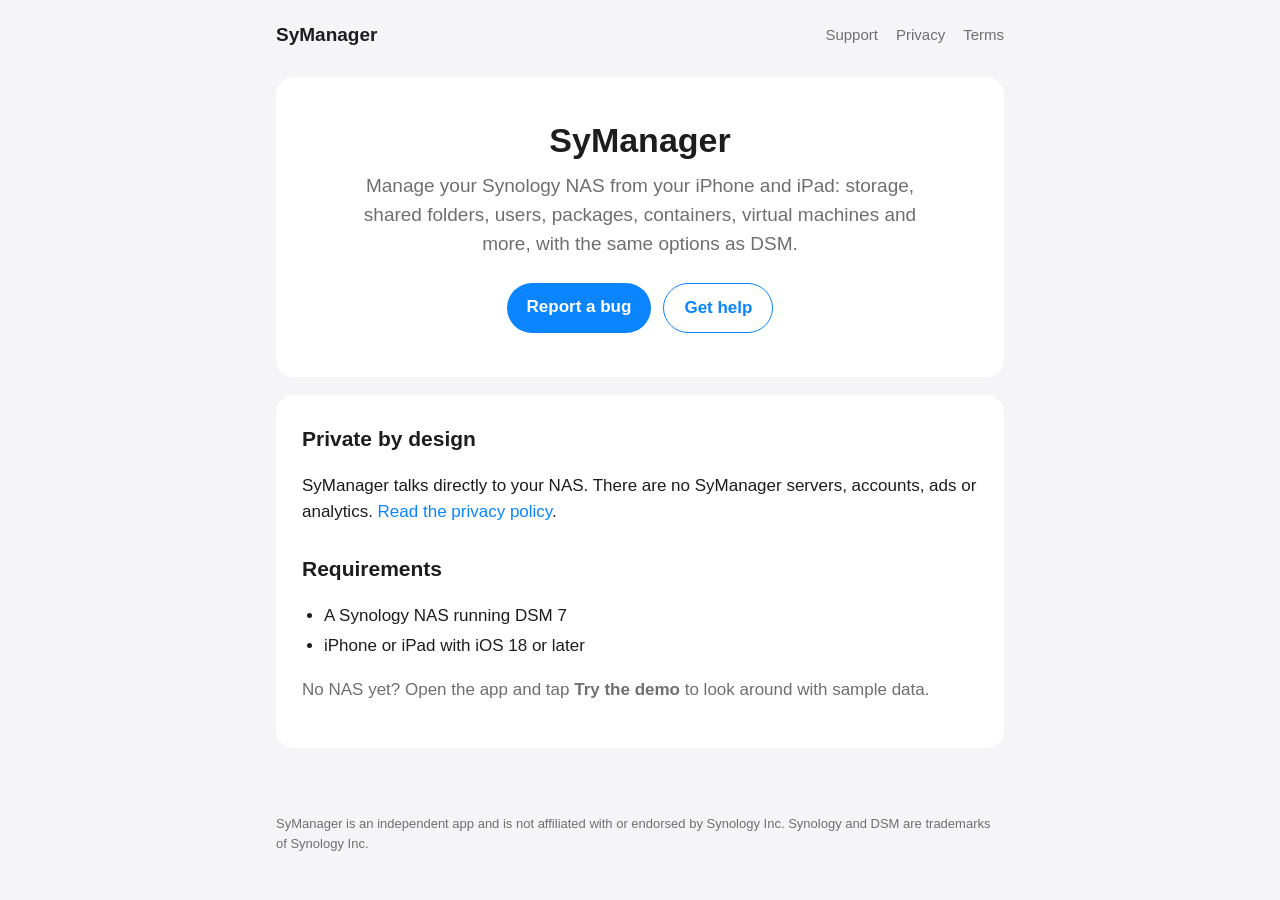
==== index.html @ aa0bac8e "Website: home, support, privacy policy and terms of use" ====
<!doctype html>
<html lang="en"><head><meta charset="utf-8"><meta name="viewport" content="width=device-width,initial-scale=1">
<title>SyManager</title><meta name="description" content="Manage your Synology NAS from your iPhone and iPad."><link rel="stylesheet" href="style.css"></head>
<body><header><a class="brand" href="./">SyManager</a><nav><a href="support.html">Support</a><a href="privacy.html">Privacy</a><a href="terms.html">Terms</a></nav></header>
<main>
<div class="card hero">
<h1>SyManager</h1>
<p class="muted">Manage your Synology NAS from your iPhone and iPad: storage, shared folders, users, packages, containers, virtual machines and more, with the same options as DSM.</p>
<div class="buttons"><a class="btn" href="https://github.com/symanager/community/issues/new?template=bug_report.yml">Report a bug</a><a class="btn secondary" href="support.html">Get help</a></div>
</div>
<div class="card">
<h2>Private by design</h2>
<p>SyManager talks directly to your NAS. There are no SyManager servers, accounts, ads or analytics. <a href="privacy.html">Read the privacy policy</a>.</p>
<h2>Requirements</h2>
<ul><li>A Synology NAS running DSM 7</li><li>iPhone or iPad with iOS 18 or later</li></ul>
<p class="muted">No NAS yet? Open the app and tap <b>Try the demo</b> to look around with sample data.</p>
</div>
</main>
<footer>SyManager is an independent app and is not affiliated with or endorsed by Synology Inc. Synology and DSM are trademarks of Synology Inc.</footer>
</body></html>
---- style.css ----
:root{--bg:#f5f5f7;--card:#fff;--text:#1d1d1f;--muted:#6e6e73;--accent:#0a84ff;--line:#e5e5ea}
@media (prefers-color-scheme:dark){:root{--bg:#000;--card:#1c1c1e;--text:#f5f5f7;--muted:#98989d;--accent:#409cff;--line:#2c2c2e}}
*{box-sizing:border-box}
body{margin:0;background:var(--bg);color:var(--text);font:17px/1.55 -apple-system,BlinkMacSystemFont,"SF Pro Text","Segoe UI",Roboto,Helvetica,Arial,sans-serif;-webkit-font-smoothing:antialiased}
a{color:var(--accent);text-decoration:none}a:hover{text-decoration:underline}
header{max-width:760px;margin:0 auto;padding:20px 16px;display:flex;align-items:center;justify-content:space-between;gap:12px;flex-wrap:wrap}
.brand{font-weight:700;font-size:19px;color:var(--text)}
nav a{margin-left:18px;font-size:15px;color:var(--muted)}nav a:first-child{margin-left:0}
main{max-width:760px;margin:0 auto;padding:8px 16px 48px}
.card{background:var(--card);border-radius:18px;padding:28px 26px;margin-bottom:18px}
h1{font-size:34px;line-height:1.15;margin:0 0 8px}h2{font-size:21px;margin:28px 0 8px}
.card>h2:first-child{margin-top:0}
.muted{color:var(--muted)}ul{padding-left:22px}li{margin:4px 0}
.hero{text-align:center;padding:44px 26px}.hero p{font-size:19px;max-width:560px;margin:10px auto 0}
.buttons{margin-top:24px;display:flex;gap:12px;justify-content:center;flex-wrap:wrap}
.btn{display:inline-block;padding:11px 20px;border-radius:980px;background:var(--accent);color:#fff;font-weight:600}
.btn.secondary{background:transparent;color:var(--accent);border:1px solid var(--accent)}
.btn:hover{text-decoration:none;opacity:.9}
footer{max-width:760px;margin:0 auto;padding:0 16px 40px;font-size:13px;color:var(--muted)}
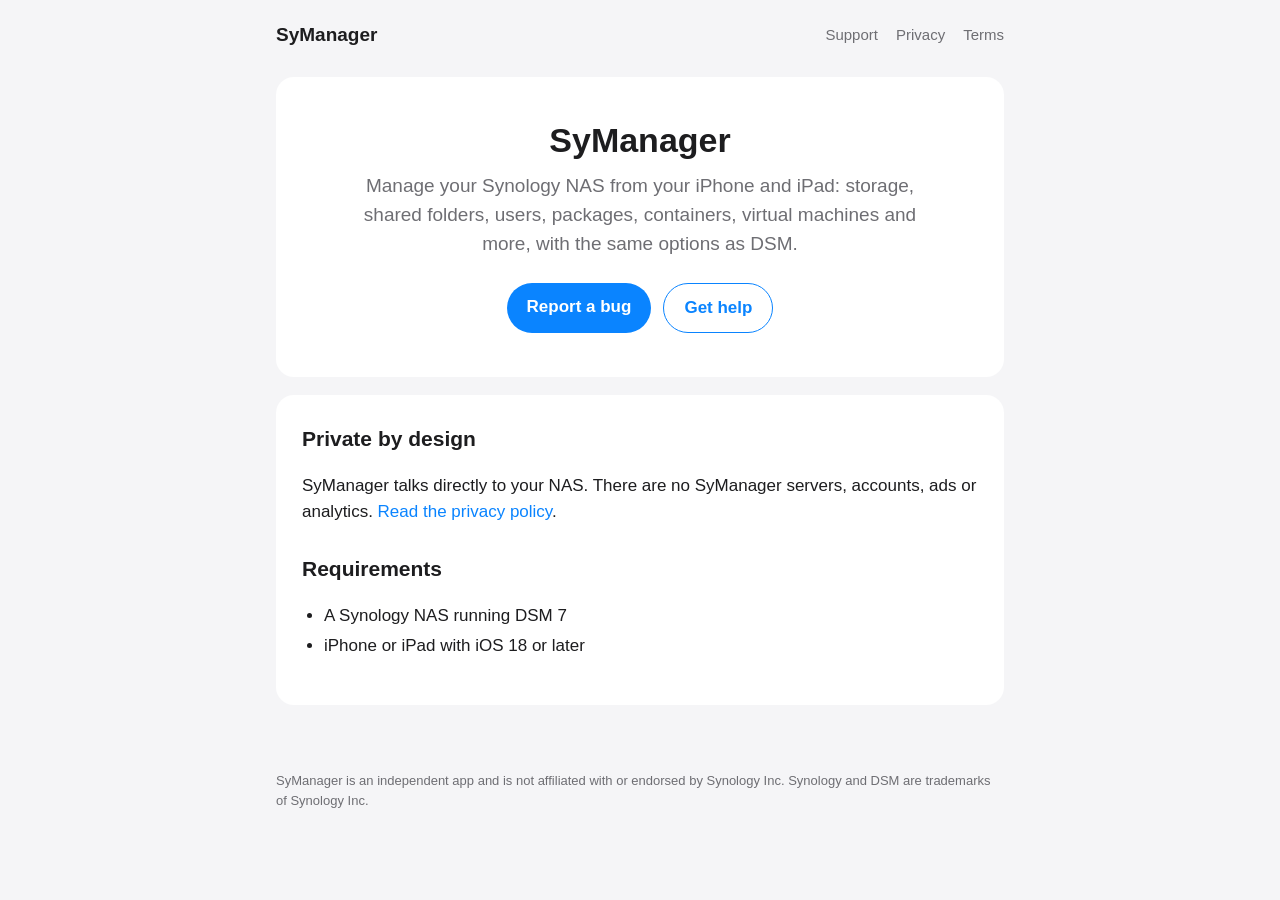
==== commit 3d63ebd0: "Privacy policy in standard format; drop demo line from home page" ====
--- a/index.html
+++ b/index.html
@@ -13,7 +13,6 @@
 <p>SyManager talks directly to your NAS. There are no SyManager servers, accounts, ads or analytics. <a href="privacy.html">Read the privacy policy</a>.</p>
 <h2>Requirements</h2>
 <ul><li>A Synology NAS running DSM 7</li><li>iPhone or iPad with iOS 18 or later</li></ul>
-<p class="muted">No NAS yet? Open the app and tap <b>Try the demo</b> to look around with sample data.</p>
 </div>
 </main>
 <footer>SyManager is an independent app and is not affiliated with or endorsed by Synology Inc. Synology and DSM are trademarks of Synology Inc.</footer>
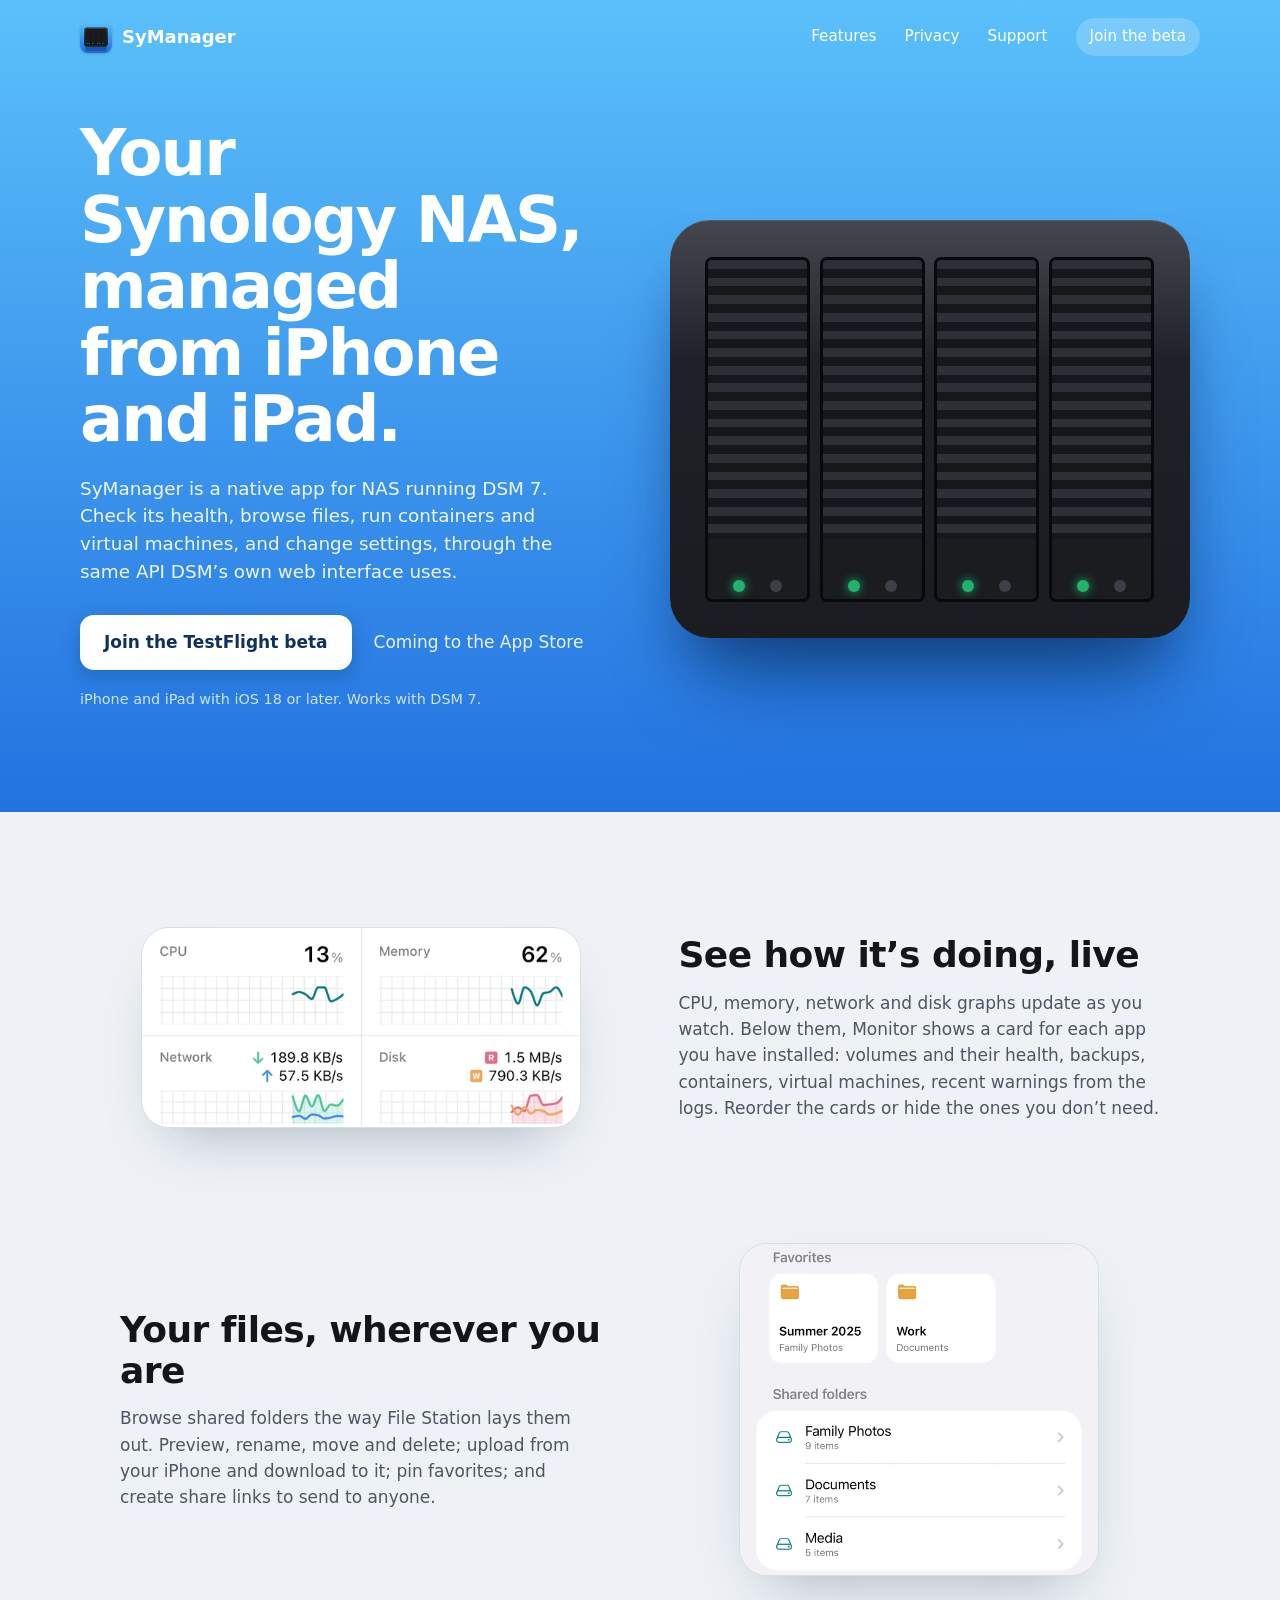
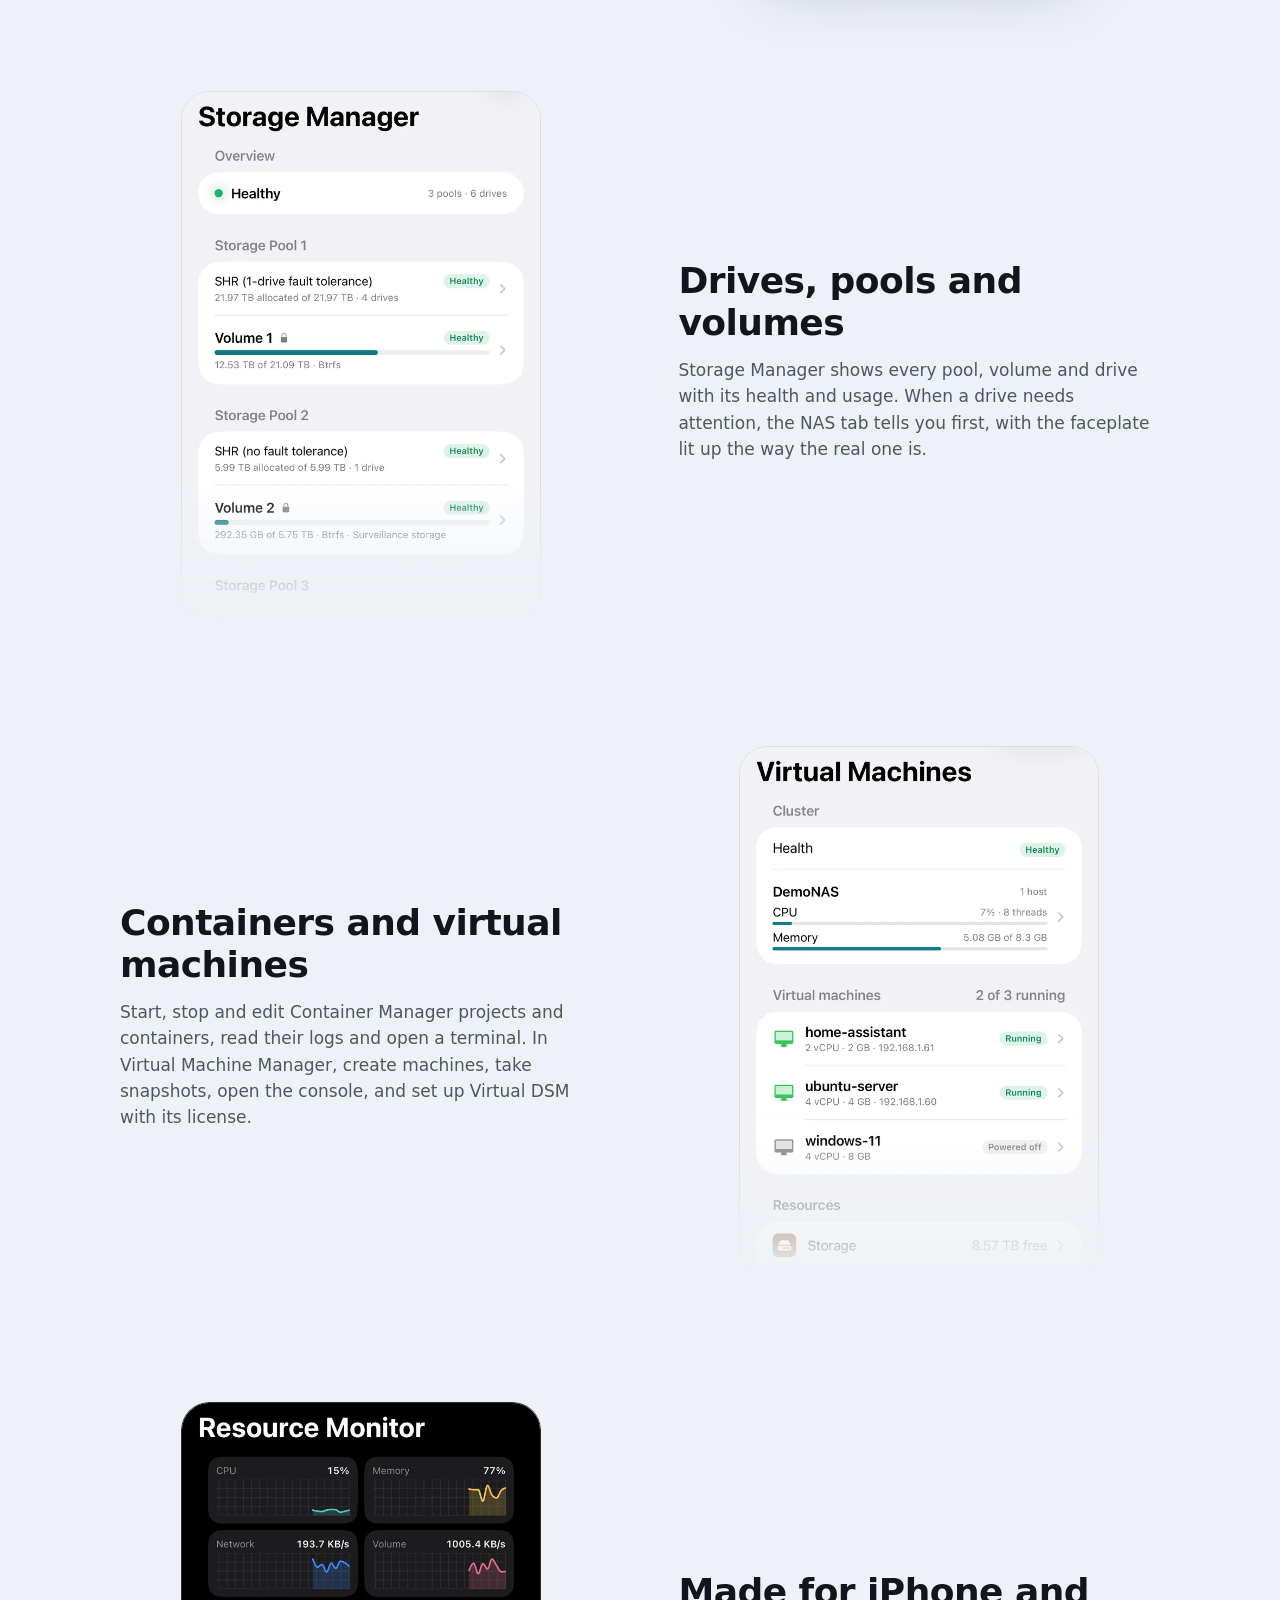
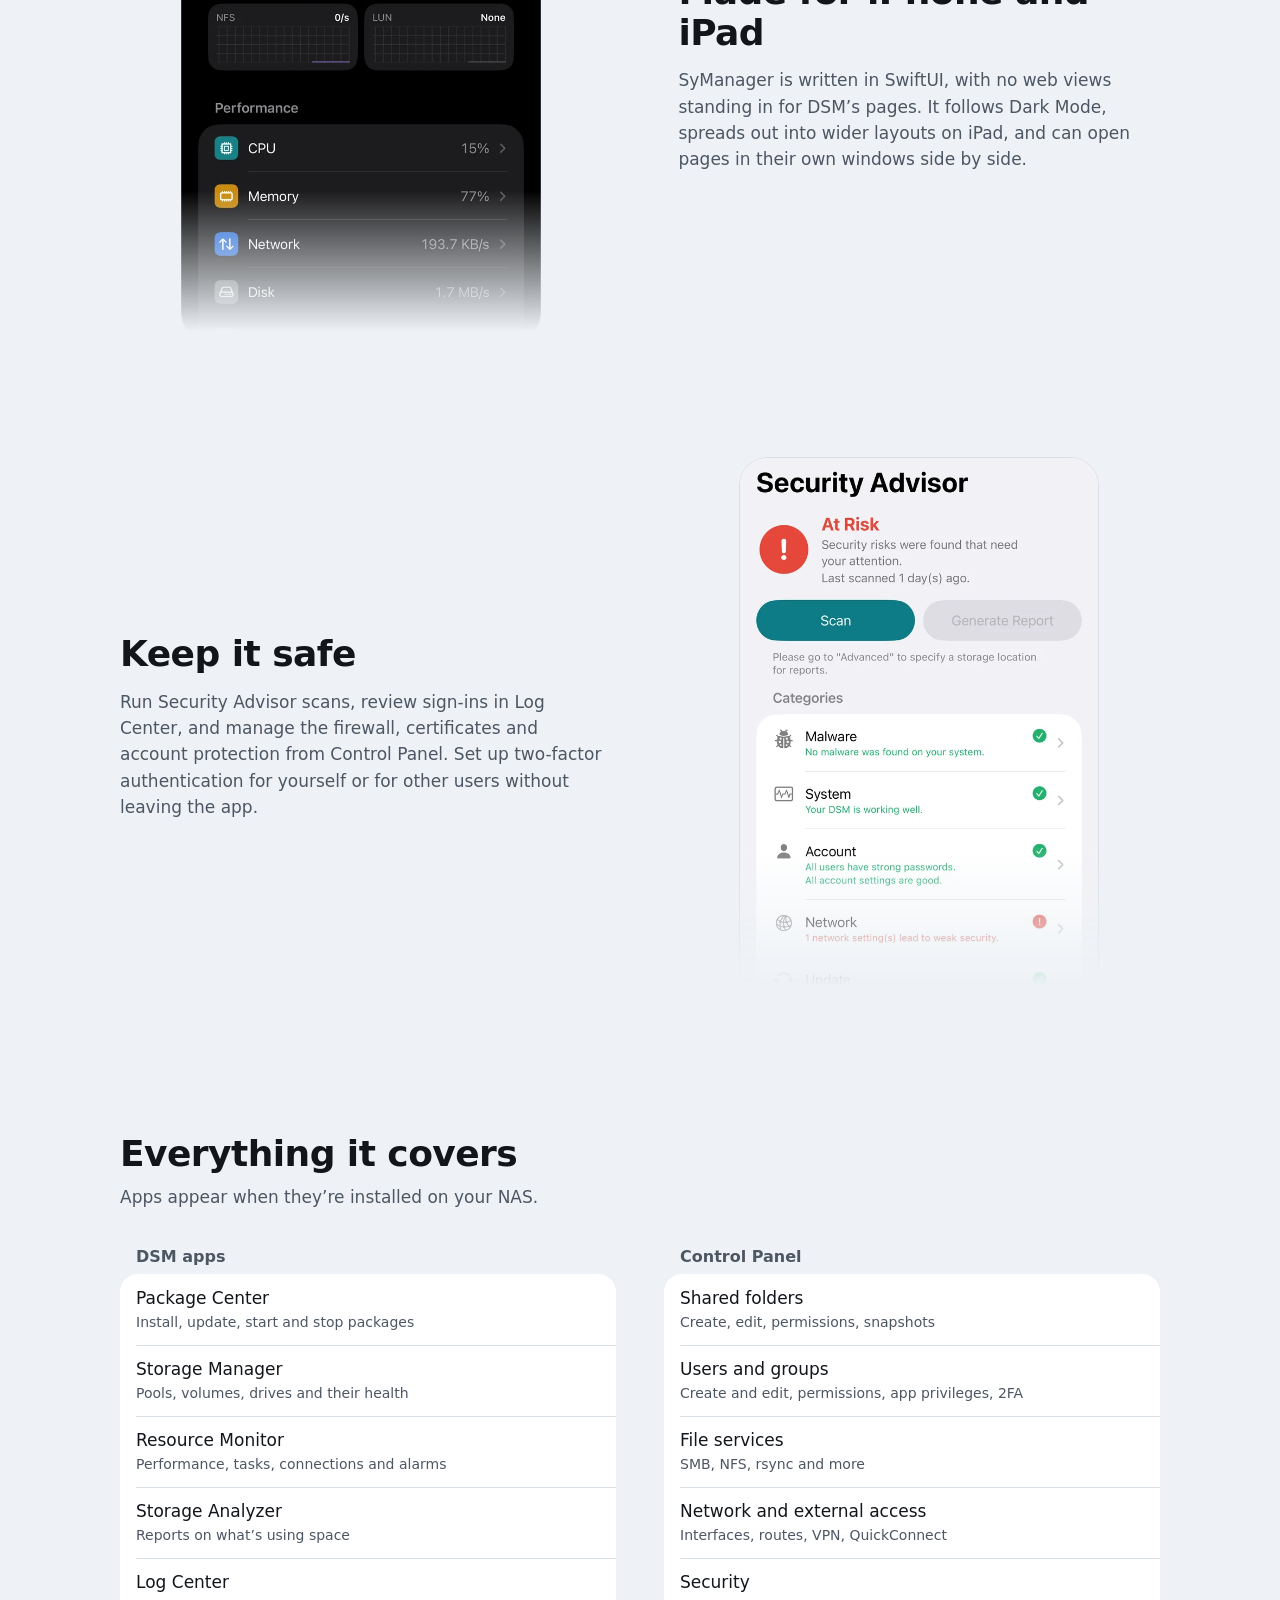
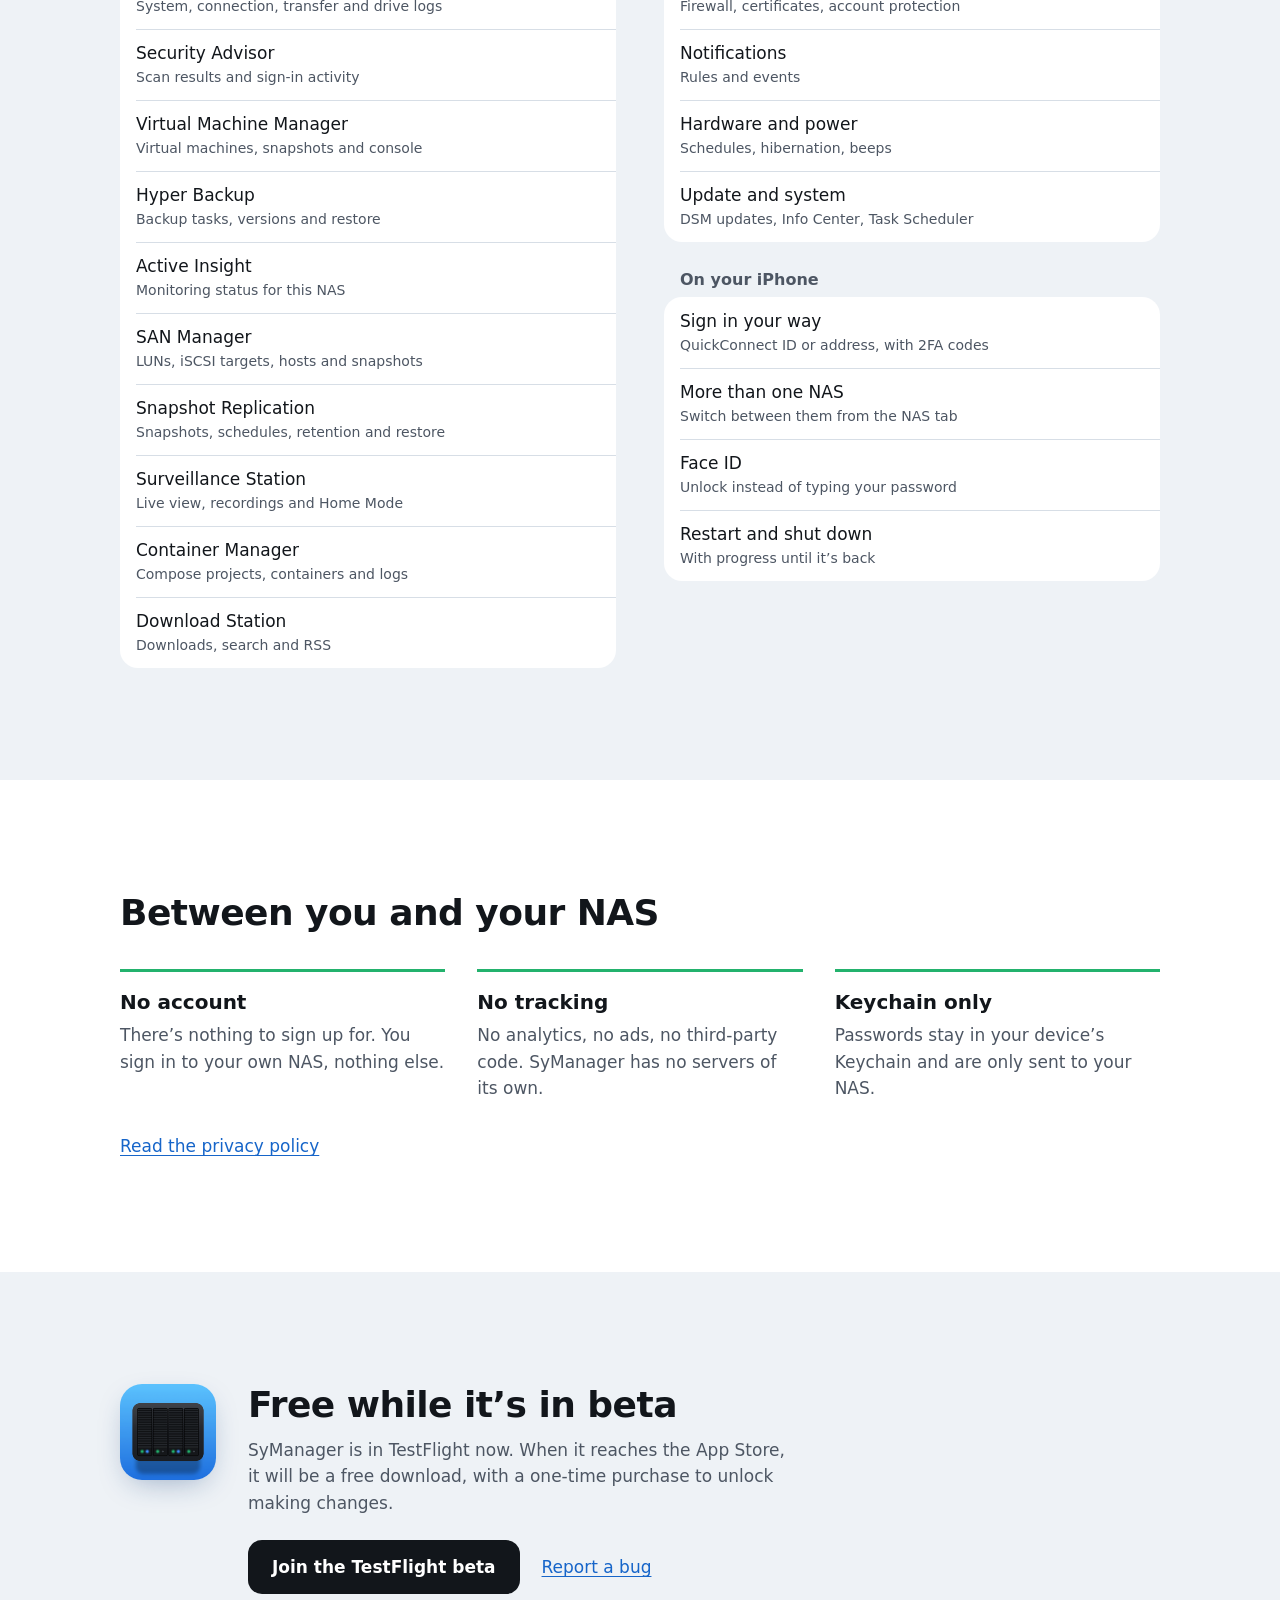
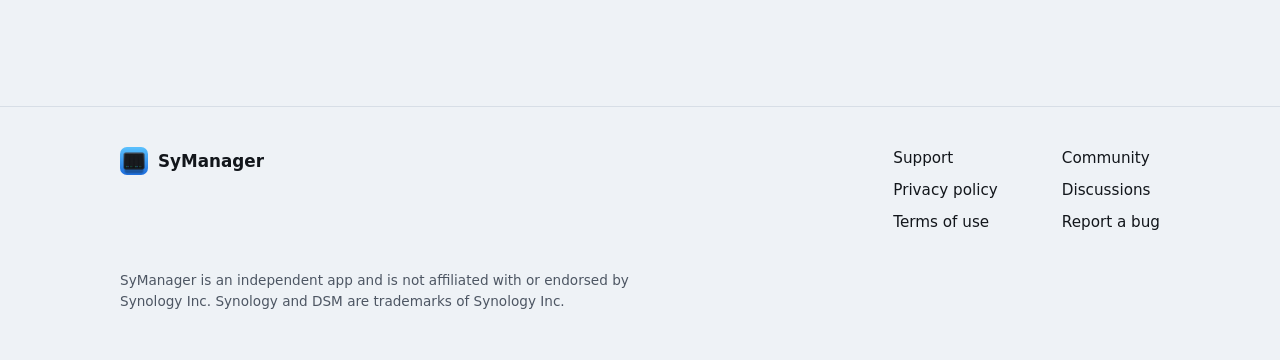
==== commit 59622fee: "New landing page" ====
--- a/index.html
+++ b/index.html
@@ -1,19 +1,206 @@
 <!doctype html>
-<html lang="en"><head><meta charset="utf-8"><meta name="viewport" content="width=device-width,initial-scale=1">
-<title>SyManager</title><meta name="description" content="Manage your Synology NAS from your iPhone and iPad."><link rel="stylesheet" href="style.css"></head>
-<body><header><a class="brand" href="./">SyManager</a><nav><a href="support.html">Support</a><a href="privacy.html">Privacy</a><a href="terms.html">Terms</a></nav></header>
+<html lang="en">
+<head>
+<meta charset="utf-8">
+<meta name="viewport" content="width=device-width, initial-scale=1">
+<title>SyManager: NAS Manager for iPhone and iPad</title>
+<meta name="description" content="SyManager is a native iPhone and iPad app for managing a Synology NAS running DSM 7: live monitoring, files, storage, Control Panel, containers, virtual machines and more.">
+<meta name="color-scheme" content="light dark">
+<meta name="theme-color" content="#3E9BEF">
+<link rel="icon" href="img/icon-64.png" sizes="64x64">
+<link rel="apple-touch-icon" href="img/icon-180.png">
+<link rel="stylesheet" href="landing.css">
+</head>
+<body>
+
+<header class="top">
+  <a class="brand" href="./">
+    <img src="img/icon-64.png" alt="" width="32" height="32">
+    <span>SyManager</span>
+  </a>
+  <nav aria-label="Site">
+    <a href="#features">Features</a>
+    <a href="#privacy">Privacy</a>
+    <a href="support.html">Support</a>
+    <a class="pill" href="#testflight">Join the beta</a>
+  </nav>
+</header>
+
 <main>
-<div class="card hero">
-<h1>SyManager</h1>
-<p class="muted">Manage your Synology NAS from your iPhone and iPad: storage, shared folders, users, packages, containers, virtual machines and more, with the same options as DSM.</p>
-<div class="buttons"><a class="btn" href="https://github.com/symanager/community/issues/new?template=bug_report.yml">Report a bug</a><a class="btn secondary" href="support.html">Get help</a></div>
-</div>
-<div class="card">
-<h2>Private by design</h2>
-<p>SyManager talks directly to your NAS. There are no SyManager servers, accounts, ads or analytics. <a href="privacy.html">Read the privacy policy</a>.</p>
-<h2>Requirements</h2>
-<ul><li>A Synology NAS running DSM 7</li><li>iPhone or iPad with iOS 18 or later</li></ul>
-</div>
+
+<section class="hero">
+  <div class="hero-inner">
+    <div class="hero-copy">
+      <h1>Your Synology&nbsp;NAS, managed from iPhone and&nbsp;iPad.</h1>
+      <p class="lede">SyManager is a native app for NAS running DSM&nbsp;7. Check its health, browse files, run containers and virtual machines, and change settings, through the same API DSM’s own web interface uses.</p>
+      <div class="cta">
+        <a class="button" href="#testflight">Join the TestFlight beta</a>
+        <span class="soon">Coming to the App Store</span>
+      </div>
+      <p class="req">iPhone and iPad with iOS&nbsp;18 or later. Works with DSM&nbsp;7.</p>
+    </div>
+
+    <div class="faceplate" role="img" aria-label="A four-bay NAS faceplate with its drive lights on">
+      <div class="bay"><span class="led ok"></span><span class="led act a1"></span></div>
+      <div class="bay"><span class="led ok"></span><span class="led act a2"></span></div>
+      <div class="bay"><span class="led ok"></span><span class="led act a3"></span></div>
+      <div class="bay"><span class="led ok"></span><span class="led act a4"></span></div>
+    </div>
+  </div>
+</section>
+
+<section id="features" class="tour">
+
+  <article class="feature">
+    <figure class="shot"><picture><source srcset="img/graphs-dark.webp" media="(prefers-color-scheme: dark)"><img src="img/graphs.webp" width="600" height="272" alt="Monitor tab: CPU, memory, network and disk graphs"></picture></figure>
+    <div class="text">
+      <h2>See how it’s doing, live</h2>
+      <p>CPU, memory, network and disk graphs update as you watch. Below them, Monitor shows a card for each app you have installed: volumes and their health, backups, containers, virtual machines, recent warnings from the logs. Reorder the cards or hide the ones you don’t need.</p>
+    </div>
+  </article>
+
+  <article class="feature flip">
+    <figure class="shot"><picture><source srcset="img/files-dark.webp" media="(prefers-color-scheme: dark)"><img src="img/files.webp" width="660" height="610" alt="Files tab: favorite folders and shared folders"></picture></figure>
+    <div class="text">
+      <h2>Your files, wherever you are</h2>
+      <p>Browse shared folders the way File Station lays them out. Preview, rename, move and delete; upload from your iPhone and download to it; pin favorites; and create share links to send to anyone.</p>
+    </div>
+  </article>
+
+  <article class="feature">
+    <figure class="shot tall"><picture><source srcset="img/storage-dark.webp" media="(prefers-color-scheme: dark)"><img src="img/storage.webp" width="660" height="1135" alt="Storage Manager: three healthy storage pools and their volumes"></picture></figure>
+    <div class="text">
+      <h2>Drives, pools and volumes</h2>
+      <p>Storage Manager shows every pool, volume and drive with its health and usage. When a drive needs attention, the NAS tab tells you first, with the faceplate lit up the way the real one is.</p>
+    </div>
+  </article>
+
+  <article class="feature flip">
+    <figure class="shot tall"><picture><source srcset="img/vms-dark.webp" media="(prefers-color-scheme: dark)"><img src="img/vms.webp" width="660" height="1105" alt="Virtual Machines: three virtual machines, two running"></picture></figure>
+    <div class="text">
+      <h2>Containers and virtual machines</h2>
+      <p>Start, stop and edit Container Manager projects and containers, read their logs and open a terminal. In Virtual Machine Manager, create machines, take snapshots, open the console, and set up Virtual DSM with its license.</p>
+    </div>
+  </article>
+
+  <article class="feature">
+    <figure class="shot tall dark"><img src="img/resources.webp" width="660" height="1085" alt="Resource Monitor in dark mode: performance graphs"></figure>
+    <div class="text">
+      <h2>Made for iPhone and iPad</h2>
+      <p>SyManager is written in SwiftUI, with no web views standing in for DSM’s pages. It follows Dark Mode, spreads out into wider layouts on iPad, and can open pages in their own windows side by side.</p>
+    </div>
+  </article>
+
+  <article class="feature flip">
+    <figure class="shot tall"><picture><source srcset="img/advisor-dark.webp" media="(prefers-color-scheme: dark)"><img src="img/advisor.webp" width="660" height="1115" alt="Security Advisor: scan results by category"></picture></figure>
+    <div class="text">
+      <h2>Keep it safe</h2>
+      <p>Run Security Advisor scans, review sign-ins in Log Center, and manage the firewall, certificates and account protection from Control Panel. Set up two-factor authentication for yourself or for other users without leaving the app.</p>
+    </div>
+  </article>
+
+</section>
+
+<section class="catalog" aria-labelledby="catalog-h">
+  <div class="wrap">
+    <h2 id="catalog-h">Everything it covers</h2>
+    <p class="sub">Apps appear when they’re installed on your NAS.</p>
+
+    <div class="lists">
+      <div class="group">
+        <h3>DSM apps</h3>
+        <ul class="rows">
+          <li><b>Package Center</b><span>Install, update, start and stop packages</span></li>
+          <li><b>Storage Manager</b><span>Pools, volumes, drives and their health</span></li>
+          <li><b>Resource Monitor</b><span>Performance, tasks, connections and alarms</span></li>
+          <li><b>Storage Analyzer</b><span>Reports on what’s using space</span></li>
+          <li><b>Log Center</b><span>System, connection, transfer and drive logs</span></li>
+          <li><b>Security Advisor</b><span>Scan results and sign-in activity</span></li>
+          <li><b>Virtual Machine Manager</b><span>Virtual machines, snapshots and console</span></li>
+          <li><b>Hyper Backup</b><span>Backup tasks, versions and restore</span></li>
+          <li><b>Active Insight</b><span>Monitoring status for this NAS</span></li>
+          <li><b>SAN Manager</b><span>LUNs, iSCSI targets, hosts and snapshots</span></li>
+          <li><b>Snapshot Replication</b><span>Snapshots, schedules, retention and restore</span></li>
+          <li><b>Surveillance Station</b><span>Live view, recordings and Home Mode</span></li>
+          <li><b>Container Manager</b><span>Compose projects, containers and logs</span></li>
+          <li><b>Download Station</b><span>Downloads, search and RSS</span></li>
+        </ul>
+      </div>
+
+      <div class="group">
+        <h3>Control Panel</h3>
+        <ul class="rows">
+          <li><b>Shared folders</b><span>Create, edit, permissions, snapshots</span></li>
+          <li><b>Users and groups</b><span>Create and edit, permissions, app privileges, 2FA</span></li>
+          <li><b>File services</b><span>SMB, NFS, rsync and more</span></li>
+          <li><b>Network and external access</b><span>Interfaces, routes, VPN, QuickConnect</span></li>
+          <li><b>Security</b><span>Firewall, certificates, account protection</span></li>
+          <li><b>Notifications</b><span>Rules and events</span></li>
+          <li><b>Hardware and power</b><span>Schedules, hibernation, beeps</span></li>
+          <li><b>Update and system</b><span>DSM updates, Info Center, Task Scheduler</span></li>
+        </ul>
+
+        <h3>On your iPhone</h3>
+        <ul class="rows">
+          <li><b>Sign in your way</b><span>QuickConnect ID or address, with 2FA codes</span></li>
+          <li><b>More than one NAS</b><span>Switch between them from the NAS tab</span></li>
+          <li><b>Face ID</b><span>Unlock instead of typing your password</span></li>
+          <li><b>Restart and shut down</b><span>With progress until it’s back</span></li>
+        </ul>
+      </div>
+    </div>
+  </div>
+</section>
+
+<section id="privacy" class="privacy">
+  <div class="wrap">
+    <h2>Between you and your NAS</h2>
+    <dl class="promises">
+      <div><dt>No account</dt><dd>There’s nothing to sign up for. You sign in to your own NAS, nothing else.</dd></div>
+      <div><dt>No tracking</dt><dd>No analytics, no ads, no third-party code. SyManager has no servers of its own.</dd></div>
+      <div><dt>Keychain only</dt><dd>Passwords stay in your device’s Keychain and are only sent to your NAS.</dd></div>
+    </dl>
+    <p class="more"><a href="privacy.html">Read the privacy policy</a></p>
+  </div>
+</section>
+
+<section class="beta" id="beta">
+  <div class="wrap beta-inner">
+    <img src="img/icon-180.png" width="96" height="96" alt="SyManager app icon">
+    <div>
+      <h2>Free while it’s in beta</h2>
+      <p>SyManager is in TestFlight now. When it reaches the App Store, it will be a free download, with a one-time purchase to unlock making changes.</p>
+      <div class="cta">
+        <a class="button" href="#testflight">Join the TestFlight beta</a>
+        <a class="quiet" href="https://github.com/symanager/community/issues/new?template=bug_report.yml">Report a bug</a>
+      </div>
+    </div>
+  </div>
+</section>
+
 </main>
-<footer>SyManager is an independent app and is not affiliated with or endorsed by Synology Inc. Synology and DSM are trademarks of Synology Inc.</footer>
-</body></html>
+
+<footer class="foot">
+  <div class="wrap">
+    <div class="foot-cols">
+      <div class="foot-brand">
+        <img src="img/icon-64.png" alt="" width="28" height="28">
+        <span>SyManager</span>
+      </div>
+      <nav aria-label="App">
+        <a href="support.html">Support</a>
+        <a href="privacy.html">Privacy policy</a>
+        <a href="terms.html">Terms of use</a>
+      </nav>
+      <nav aria-label="Community">
+        <a href="https://github.com/symanager/community">Community</a>
+        <a href="https://github.com/symanager/community/discussions">Discussions</a>
+        <a href="https://github.com/symanager/community/issues/new?template=bug_report.yml">Report a bug</a>
+      </nav>
+    </div>
+    <p class="legal">SyManager is an independent app and is not affiliated with or endorsed by Synology Inc. Synology and DSM are trademarks of Synology Inc.</p>
+  </div>
+</footer>
+
+</body>
+</html>
--- a/landing.css
+++ b/landing.css
@@ -0,0 +1,266 @@
+/* SyManager landing page. System fonts only; no third-party requests. */
+
+:root {
+  /* The app icon: a sky backdrop and a graphite faceplate with drive lights. */
+  --sky-hi: #5BC0FB;
+  --sky-lo: #2272E0;
+  --graphite: #1E2127;
+  --slot: #2B2F36;
+  --led-ok: #23B26D;
+  --led-act: #3D8BFF;
+  --led-off: #3B4048;
+
+  --page: #EEF2F6;
+  --surface: #FFFFFF;
+  --ink: #12161B;
+  --ink-2: #4D5663;
+  --rule: #D7DEE6;
+  --link: #1665C9;
+  --button: #12161B;
+  --button-ink: #FFFFFF;
+
+  --hero-hi: var(--sky-hi);
+  --hero-lo: var(--sky-lo);
+
+  --measure: 34rem;
+  --gutter: clamp(16px, 4vw, 40px);
+  --font: system-ui, -apple-system, "Segoe UI", Roboto, "Helvetica Neue", sans-serif;
+  --font-display: ui-rounded, "SF Pro Rounded", system-ui, -apple-system, sans-serif;
+}
+
+@media (prefers-color-scheme: dark) {
+  :root {
+    --page: #16191E;
+    --surface: #1F2329;
+    --ink: #EEF2F6;
+    --ink-2: #A3ADBA;
+    --rule: #30363F;
+    --link: #6CB8FF;
+    --button: #FFFFFF;
+    --button-ink: #12161B;
+    --hero-hi: #2C78C9;
+    --hero-lo: #123A74;
+  }
+}
+
+*, *::before, *::after { box-sizing: border-box; }
+
+html { -webkit-text-size-adjust: 100%; scroll-behavior: smooth; }
+
+body {
+  margin: 0;
+  background: var(--page);
+  color: var(--ink);
+  font: 400 1.0625rem/1.55 var(--font);
+  -webkit-font-smoothing: antialiased;
+  overflow-x: hidden;
+}
+
+img { max-width: 100%; height: auto; display: block; }
+
+a { color: var(--link); text-underline-offset: 0.18em; }
+a:focus-visible, .button:focus-visible {
+  outline: 3px solid var(--led-act);
+  outline-offset: 3px;
+  border-radius: 6px;
+}
+
+h1, h2, h3 { margin: 0; font-family: var(--font-display); letter-spacing: -0.015em; }
+h2 { font-size: clamp(1.6rem, 1.2rem + 1.4vw, 2.25rem); line-height: 1.15; font-weight: 700; }
+p { margin: 0; }
+
+.wrap { max-width: 1120px; margin: 0 auto; padding: 0 var(--gutter); }
+
+/* Header: sits on the sky, white text. */
+.top {
+  position: absolute; inset: 0 0 auto 0; z-index: 2;
+  display: flex; align-items: center; justify-content: space-between; gap: 16px;
+  max-width: 1200px; margin: 0 auto; padding: 18px var(--gutter);
+}
+.brand { display: flex; align-items: center; gap: 10px; color: #fff; text-decoration: none; font: 700 1.125rem var(--font-display); }
+.brand img { border-radius: 8px; box-shadow: 0 1px 2px rgba(0, 0, 0, 0.2); }
+.top nav { display: flex; align-items: center; gap: clamp(12px, 2.5vw, 28px); }
+.top nav a { color: #fff; text-decoration: none; font-weight: 500; font-size: 0.95rem; }
+.top nav a:hover { text-decoration: underline; }
+.top nav .pill { background: rgba(255, 255, 255, 0.2); padding: 7px 14px; border-radius: 999px; backdrop-filter: blur(8px); -webkit-backdrop-filter: blur(8px); }
+.top nav .pill:hover { background: rgba(255, 255, 255, 0.3); text-decoration: none; }
+
+/* Hero: the app icon, enlarged into the page. */
+.hero {
+  position: relative;
+  background: linear-gradient(180deg, var(--hero-hi), var(--hero-lo));
+  color: #fff;
+  padding: 120px var(--gutter) 0;
+  overflow: hidden;
+}
+.hero-inner {
+  max-width: 1120px; margin: 0 auto;
+  display: grid; grid-template-columns: minmax(0, 1fr) minmax(0, 1.05fr); gap: clamp(32px, 5vw, 72px);
+  align-items: center;
+  padding-bottom: clamp(56px, 8vw, 104px);
+}
+.hero h1 {
+  font-size: clamp(2.3rem, 1.4rem + 3.4vw, 4rem);
+  line-height: 1.04;
+  font-weight: 800;
+  letter-spacing: -0.03em;
+  max-width: 15ch;
+  text-wrap: balance;
+}
+.lede { margin-top: 22px; font-size: 1.15rem; line-height: 1.5; max-width: var(--measure); color: rgba(255, 255, 255, 0.92); }
+.cta { display: flex; flex-wrap: wrap; align-items: center; gap: 14px 22px; margin-top: 30px; }
+.button {
+  display: inline-block; padding: 14px 24px; border-radius: 14px;
+  background: var(--button); color: var(--button-ink);
+  font-weight: 600; text-decoration: none;
+}
+.hero .button { background: #fff; color: #10315E; box-shadow: 0 6px 20px rgba(9, 40, 90, 0.25); }
+.button:hover { filter: brightness(1.08); }
+.soon { font-weight: 500; color: rgba(255, 255, 255, 0.9); }
+.req { margin-top: 18px; font-size: 0.9rem; color: rgba(255, 255, 255, 0.78); }
+
+/* The faceplate, drawn like the icon. */
+.faceplate {
+  --r: clamp(22px, 3.2vw, 40px);
+  justify-self: center;
+  width: min(100%, 520px);
+  aspect-ratio: 760 / 610;
+  padding: 6.8% 6.6% 6.6%;
+  display: grid; grid-template-columns: repeat(4, 1fr); gap: 2.2%;
+  border-radius: var(--r);
+  background: linear-gradient(180deg, #44474E 0%, var(--graphite) 34%, #1A1C21 100%);
+  box-shadow:
+    inset 0 1px 0 rgba(255, 255, 255, 0.12),
+    0 40px 60px -20px rgba(8, 36, 84, 0.55),
+    0 70px 90px -40px rgba(8, 36, 84, 0.45);
+  transform: translateY(14px);
+  animation: settle 900ms cubic-bezier(.2, .8, .2, 1) both;
+}
+.bay {
+  position: relative;
+  border-radius: 7px;
+  border: 3px solid #08090B;
+  background:
+    linear-gradient(180deg, transparent 0 82%, #1A1C20 82% 100%),
+    repeating-linear-gradient(180deg, #2C2F35 0 2.6%, #15171A 2.6% 5.2%);
+  display: flex; align-items: flex-end; justify-content: space-evenly;
+  padding-bottom: 7%;
+}
+.led {
+  width: 12%; aspect-ratio: 1; border-radius: 50%;
+  background: var(--led-off);
+}
+.led.ok { animation: power-on 1ms linear both; }
+.bay:nth-child(1) .led.ok { animation-delay: 450ms; }
+.bay:nth-child(2) .led.ok { animation-delay: 650ms; }
+.bay:nth-child(3) .led.ok { animation-delay: 850ms; }
+.bay:nth-child(4) .led.ok { animation-delay: 1050ms; }
+
+/* Drive activity: irregular blinks, each bay at its own pace, after the power-on sweep. */
+.led.act { animation: activity steps(1, end) infinite; animation-delay: 1500ms; }
+.a1 { animation-duration: 2.3s !important; }
+.a2 { animation-duration: 3.7s !important; animation-delay: 1900ms !important; }
+.a3 { animation-duration: 1.9s !important; animation-delay: 1700ms !important; }
+.a4 { animation-duration: 4.3s !important; animation-delay: 2300ms !important; }
+
+@keyframes settle { from { transform: translateY(40px); opacity: 0; } to { transform: translateY(14px); opacity: 1; } }
+@keyframes power-on {
+  to { background: var(--led-ok); box-shadow: 0 0 10px 1px rgba(35, 178, 109, 0.75); }
+}
+@keyframes activity {
+  0%, 9%, 14%, 22%, 54%, 60%, 100% { background: var(--led-off); box-shadow: none; }
+  6%, 12%, 18%, 50%, 57% { background: var(--led-act); box-shadow: 0 0 12px 2px rgba(61, 139, 255, 0.8); }
+}
+
+@media (prefers-reduced-motion: reduce) {
+  html { scroll-behavior: auto; }
+  .faceplate { animation: none; }
+  .led.ok { animation: none; background: var(--led-ok); box-shadow: 0 0 10px 1px rgba(35, 178, 109, 0.75); }
+  .led.act { animation: none; }
+  .a1, .a3 { background: var(--led-act); box-shadow: 0 0 12px 2px rgba(61, 139, 255, 0.8); }
+}
+
+/* Feature tour: screenshot beside text, alternating sides. */
+.tour { max-width: 1120px; margin: 0 auto; padding: clamp(64px, 9vw, 120px) var(--gutter) 24px; display: grid; gap: clamp(64px, 9vw, 120px); }
+.feature {
+  display: grid; grid-template-columns: minmax(0, 1fr) minmax(0, 1fr); gap: clamp(28px, 6vw, 88px); align-items: center;
+}
+.feature.flip .shot { order: 2; }
+.feature .text { max-width: var(--measure); }
+.feature p { margin-top: 14px; color: var(--ink-2); }
+.shot {
+  margin: 0; justify-self: center;
+  width: min(100%, 360px);
+  border-radius: 28px;
+  overflow: hidden;
+  background: #F2F2F7;
+  border: 1px solid var(--rule);
+  box-shadow: 0 30px 60px -30px rgba(18, 40, 70, 0.35);
+}
+/* Tall screens stop at a phone's worth of height and fade out at the bottom. */
+.shot.tall {
+  max-height: 540px;
+  box-shadow: none;
+  -webkit-mask-image: linear-gradient(180deg, #000 72%, transparent 98%);
+  mask-image: linear-gradient(180deg, #000 72%, transparent 98%);
+}
+.shot.dark { background: #000; border-color: #2A2F36; }
+.shot picture { display: block; }
+@media (prefers-color-scheme: dark) { .shot { background: #000; border-color: #2A2F36; } }
+.feature:first-child .shot { width: min(100%, 440px); }
+
+/* Catalog: lists styled like the app's grouped rows. */
+.catalog { padding: clamp(64px, 9vw, 112px) 0; }
+.catalog .sub { margin-top: 10px; color: var(--ink-2); }
+.lists { display: grid; grid-template-columns: 1fr 1fr; gap: 28px clamp(24px, 4vw, 48px); margin-top: 36px; align-items: start; }
+.group h3 { font: 600 1rem var(--font); color: var(--ink-2); letter-spacing: 0; margin: 0 0 8px 16px; }
+.group h3:not(:first-child) { margin-top: 28px; }
+.rows { list-style: none; margin: 0; padding: 0; background: var(--surface); border-radius: 18px; overflow: hidden; }
+.rows li { display: grid; gap: 1px; padding: 11px 16px; position: relative; }
+.rows li + li::before { content: ""; position: absolute; top: 0; left: 16px; right: 0; border-top: 1px solid var(--rule); }
+.rows b { font-weight: 500; }
+.rows span { font-size: 0.875rem; color: var(--ink-2); }
+
+/* Privacy */
+.privacy { padding: clamp(64px, 9vw, 112px) 0; background: var(--surface); }
+.promises { display: grid; grid-template-columns: repeat(3, minmax(0, 1fr)); gap: 32px; margin: 36px 0 0; }
+.promises > div { padding-top: 18px; border-top: 3px solid var(--led-ok); }
+.promises dt { font: 700 1.25rem var(--font-display); }
+.promises dd { margin: 8px 0 0; color: var(--ink-2); max-width: 30ch; }
+.privacy .more { margin-top: 32px; }
+
+/* Beta */
+.beta { padding: clamp(64px, 9vw, 112px) 0; }
+.beta-inner { display: flex; gap: 32px; align-items: flex-start; }
+.beta-inner img { border-radius: 22px; flex: none; box-shadow: 0 10px 30px -10px rgba(18, 60, 120, 0.4); }
+.beta p { margin-top: 12px; max-width: var(--measure); color: var(--ink-2); }
+.beta .cta { margin-top: 24px; }
+.quiet { font-weight: 500; }
+
+/* Footer */
+.foot { border-top: 1px solid var(--rule); padding: 40px 0 48px; font-size: 0.95rem; }
+.foot-cols { display: flex; flex-wrap: wrap; gap: 24px 64px; align-items: flex-start; }
+.foot-brand { display: flex; align-items: center; gap: 10px; font: 700 1.05rem var(--font-display); margin-right: auto; }
+.foot-brand img { border-radius: 7px; }
+.foot nav { display: grid; gap: 8px; }
+.foot nav a { color: var(--ink); text-decoration: none; }
+.foot nav a:hover { text-decoration: underline; }
+.legal { margin-top: 36px; font-size: 0.85rem; color: var(--ink-2); max-width: 60ch; }
+
+/* Narrow screens */
+@media (max-width: 860px) {
+  .hero-inner { grid-template-columns: 1fr; }
+  .faceplate { width: min(88%, 420px); }
+  .feature, .feature.flip { grid-template-columns: 1fr; }
+  .feature.flip .shot { order: 0; }
+  .feature .shot { width: min(100%, 340px); }
+  .lists { grid-template-columns: 1fr; }
+  .shot.tall { max-height: 420px; }
+  .promises { grid-template-columns: 1fr; gap: 24px; }
+}
+@media (max-width: 560px) {
+  .top nav a:not(.pill) { display: none; }
+  .hero { padding-top: 96px; }
+  .beta-inner { flex-direction: column; gap: 20px; }
+  .beta-inner img { width: 72px; height: 72px; border-radius: 16px; }
+}
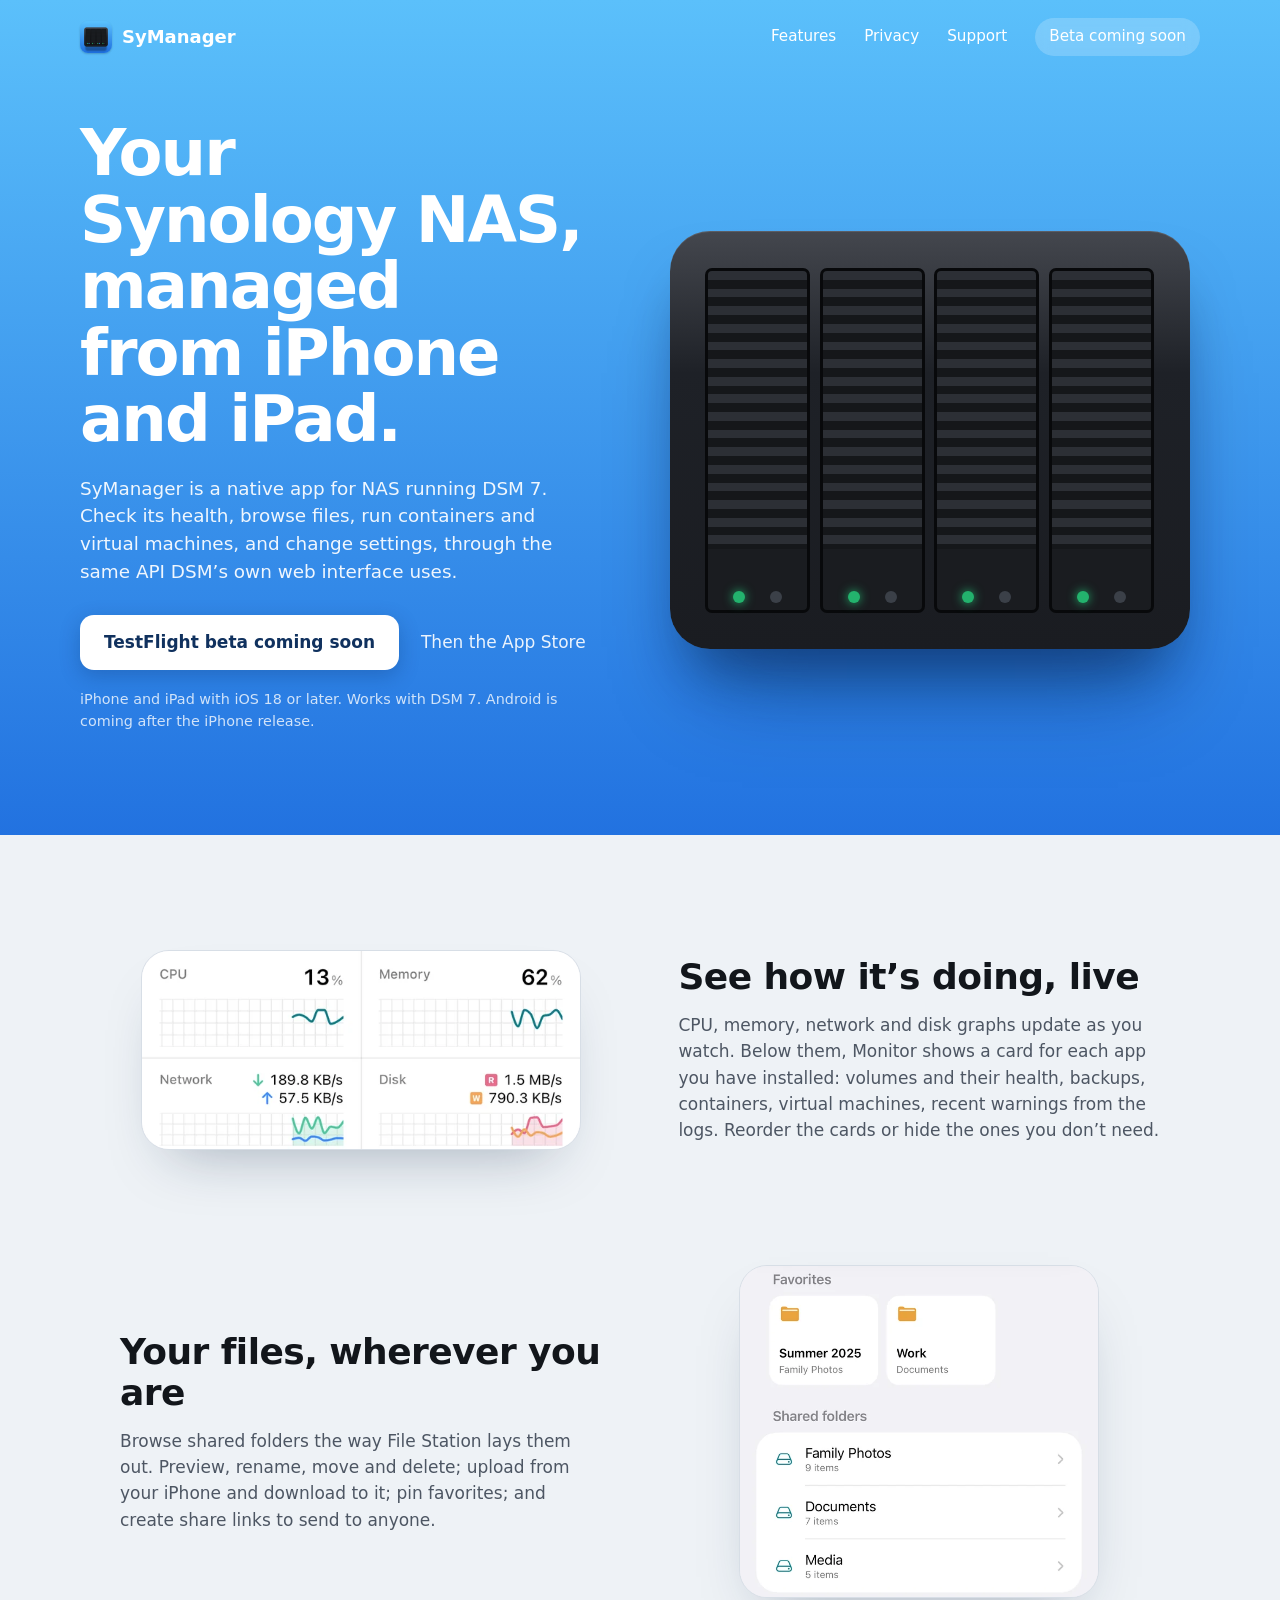
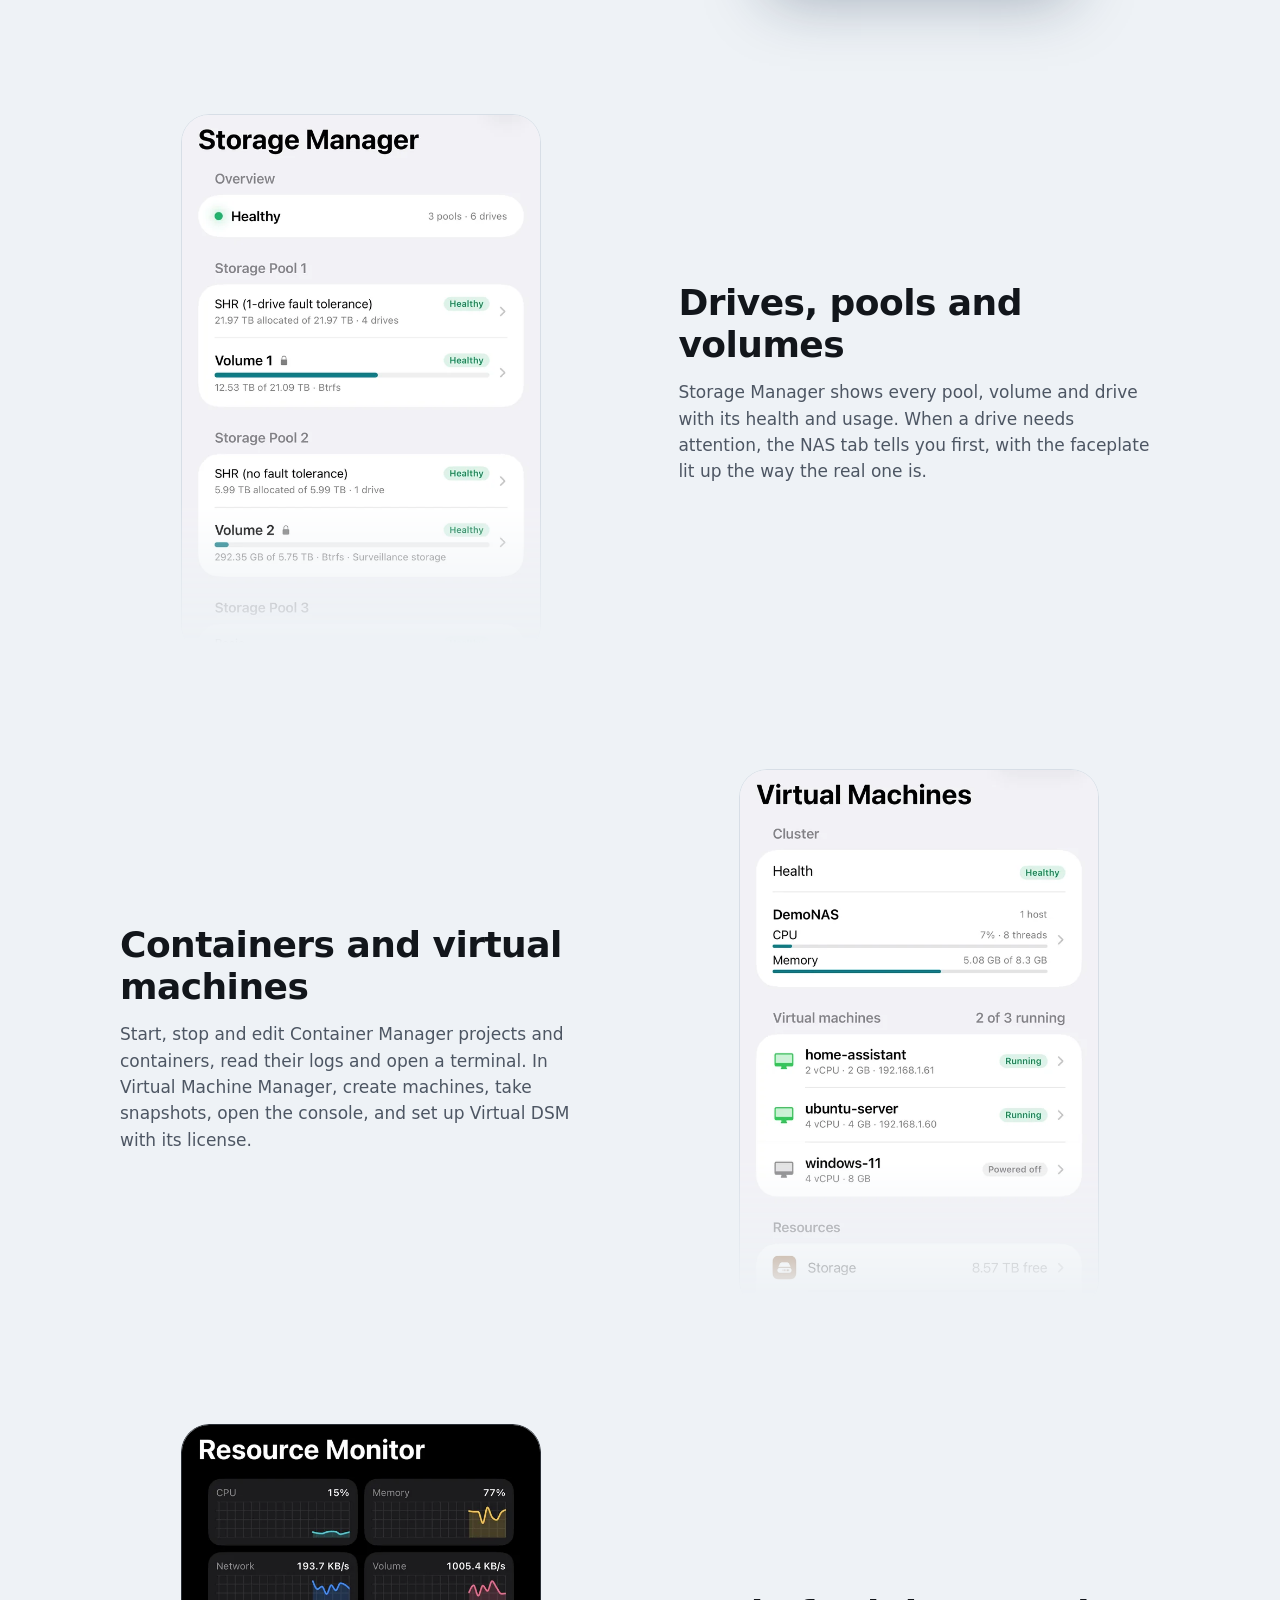
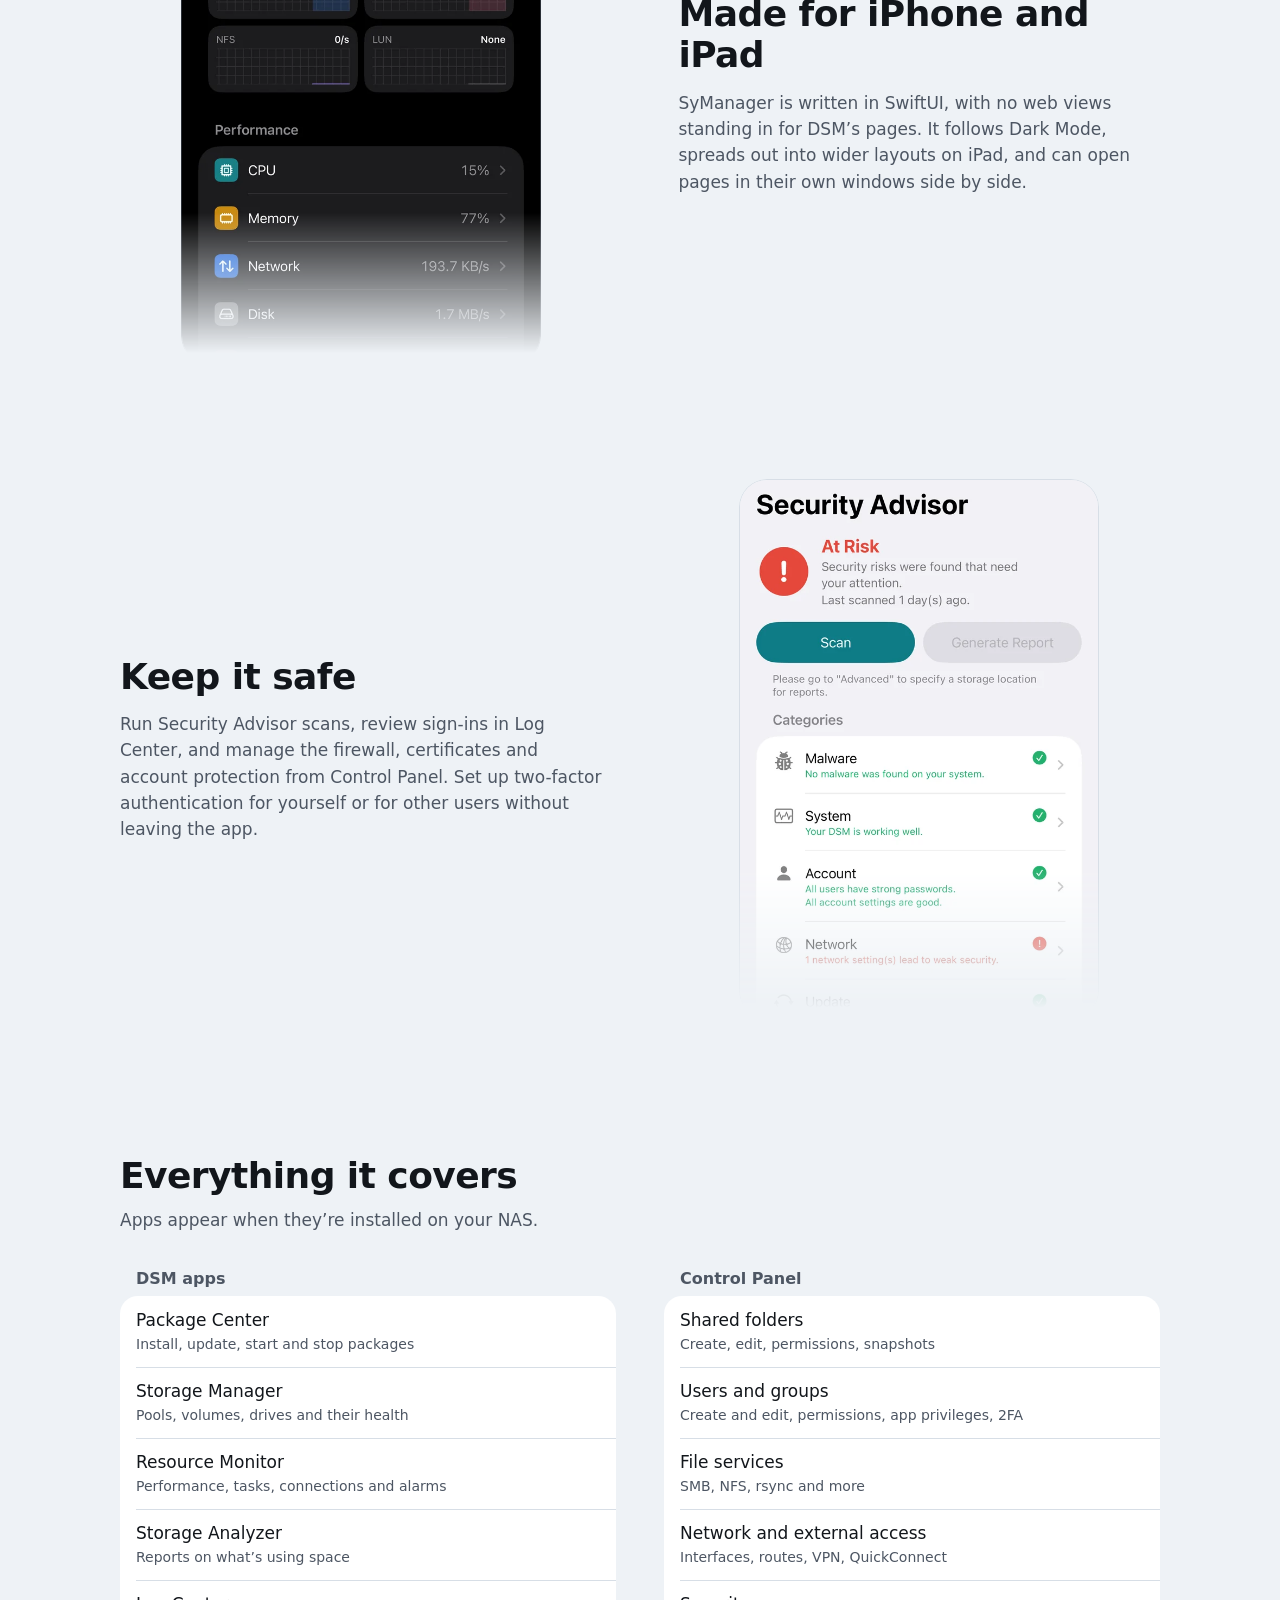
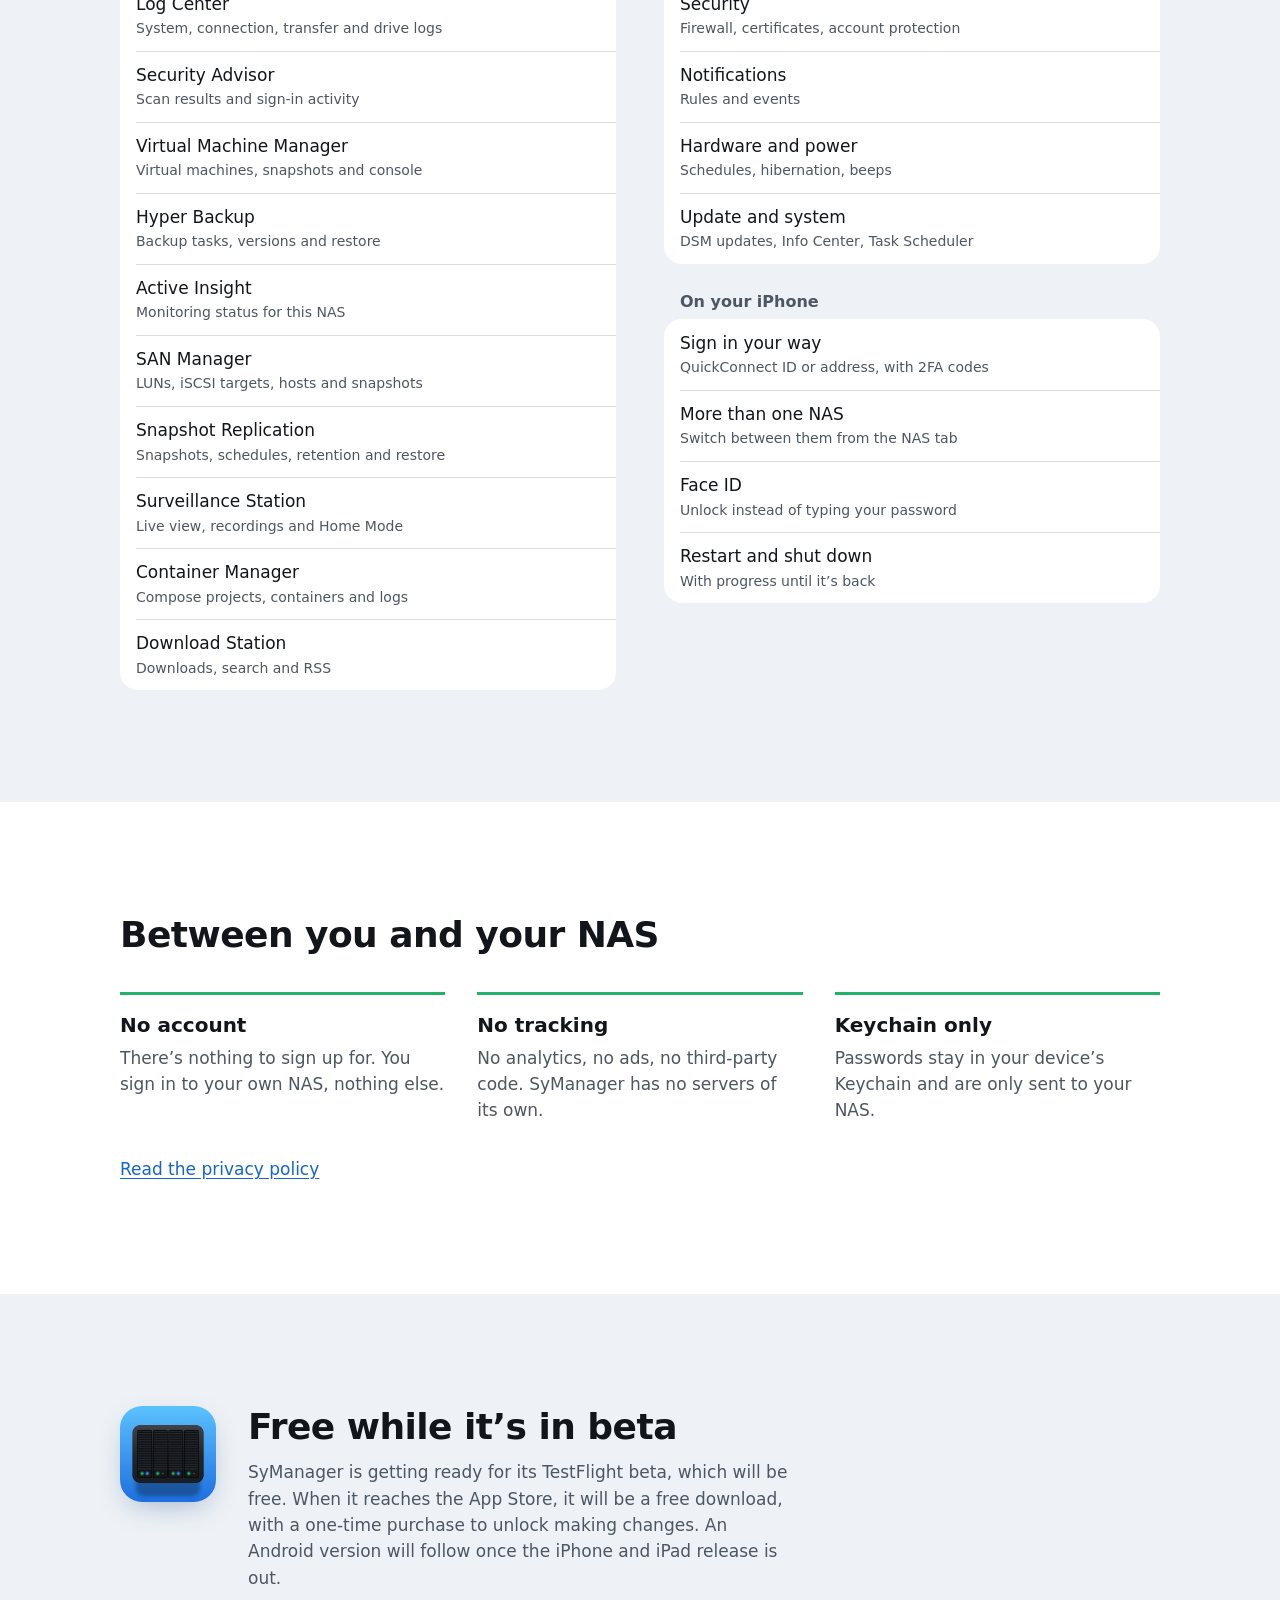
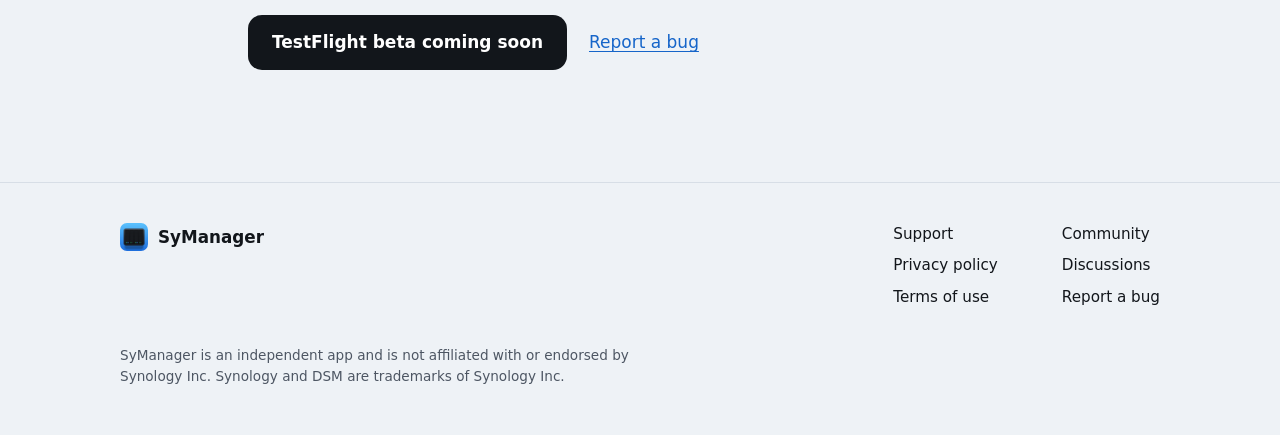
==== commit 57c40a8f: "Beta coming soon; Android after the iPhone release" ====
--- a/index.html
+++ b/index.html
@@ -22,7 +22,7 @@
     <a href="#features">Features</a>
     <a href="#privacy">Privacy</a>
     <a href="support.html">Support</a>
-    <a class="pill" href="#testflight">Join the beta</a>
+    <a class="pill" href="#beta">Beta coming soon</a>
   </nav>
 </header>
 
@@ -34,10 +34,10 @@
       <h1>Your Synology&nbsp;NAS, managed from iPhone and&nbsp;iPad.</h1>
       <p class="lede">SyManager is a native app for NAS running DSM&nbsp;7. Check its health, browse files, run containers and virtual machines, and change settings, through the same API DSM’s own web interface uses.</p>
       <div class="cta">
-        <a class="button" href="#testflight">Join the TestFlight beta</a>
-        <span class="soon">Coming to the App Store</span>
-      </div>
-      <p class="req">iPhone and iPad with iOS&nbsp;18 or later. Works with DSM&nbsp;7.</p>
+        <span class="button is-soon">TestFlight beta coming soon</span>
+        <span class="soon">Then the App Store</span>
+      </div>
+      <p class="req">iPhone and iPad with iOS&nbsp;18 or later. Works with DSM&nbsp;7. Android is coming after the iPhone release.</p>
     </div>
 
     <div class="faceplate" role="img" aria-label="A four-bay NAS faceplate with its drive lights on">
@@ -169,9 +169,9 @@
     <img src="img/icon-180.png" width="96" height="96" alt="SyManager app icon">
     <div>
       <h2>Free while it’s in beta</h2>
-      <p>SyManager is in TestFlight now. When it reaches the App Store, it will be a free download, with a one-time purchase to unlock making changes.</p>
+      <p>SyManager is getting ready for its TestFlight beta, which will be free. When it reaches the App Store, it will be a free download, with a one-time purchase to unlock making changes. An Android version will follow once the iPhone and iPad release is out.</p>
       <div class="cta">
-        <a class="button" href="#testflight">Join the TestFlight beta</a>
+        <span class="button is-soon">TestFlight beta coming soon</span>
         <a class="quiet" href="https://github.com/symanager/community/issues/new?template=bug_report.yml">Report a bug</a>
       </div>
     </div>
--- a/landing.css
+++ b/landing.css
@@ -116,6 +116,8 @@
 }
 .hero .button { background: #fff; color: #10315E; box-shadow: 0 6px 20px rgba(9, 40, 90, 0.25); }
 .button:hover { filter: brightness(1.08); }
+.button.is-soon { cursor: default; }
+.button.is-soon:hover { filter: none; }
 .soon { font-weight: 500; color: rgba(255, 255, 255, 0.9); }
 .req { margin-top: 18px; font-size: 0.9rem; color: rgba(255, 255, 255, 0.78); }
 
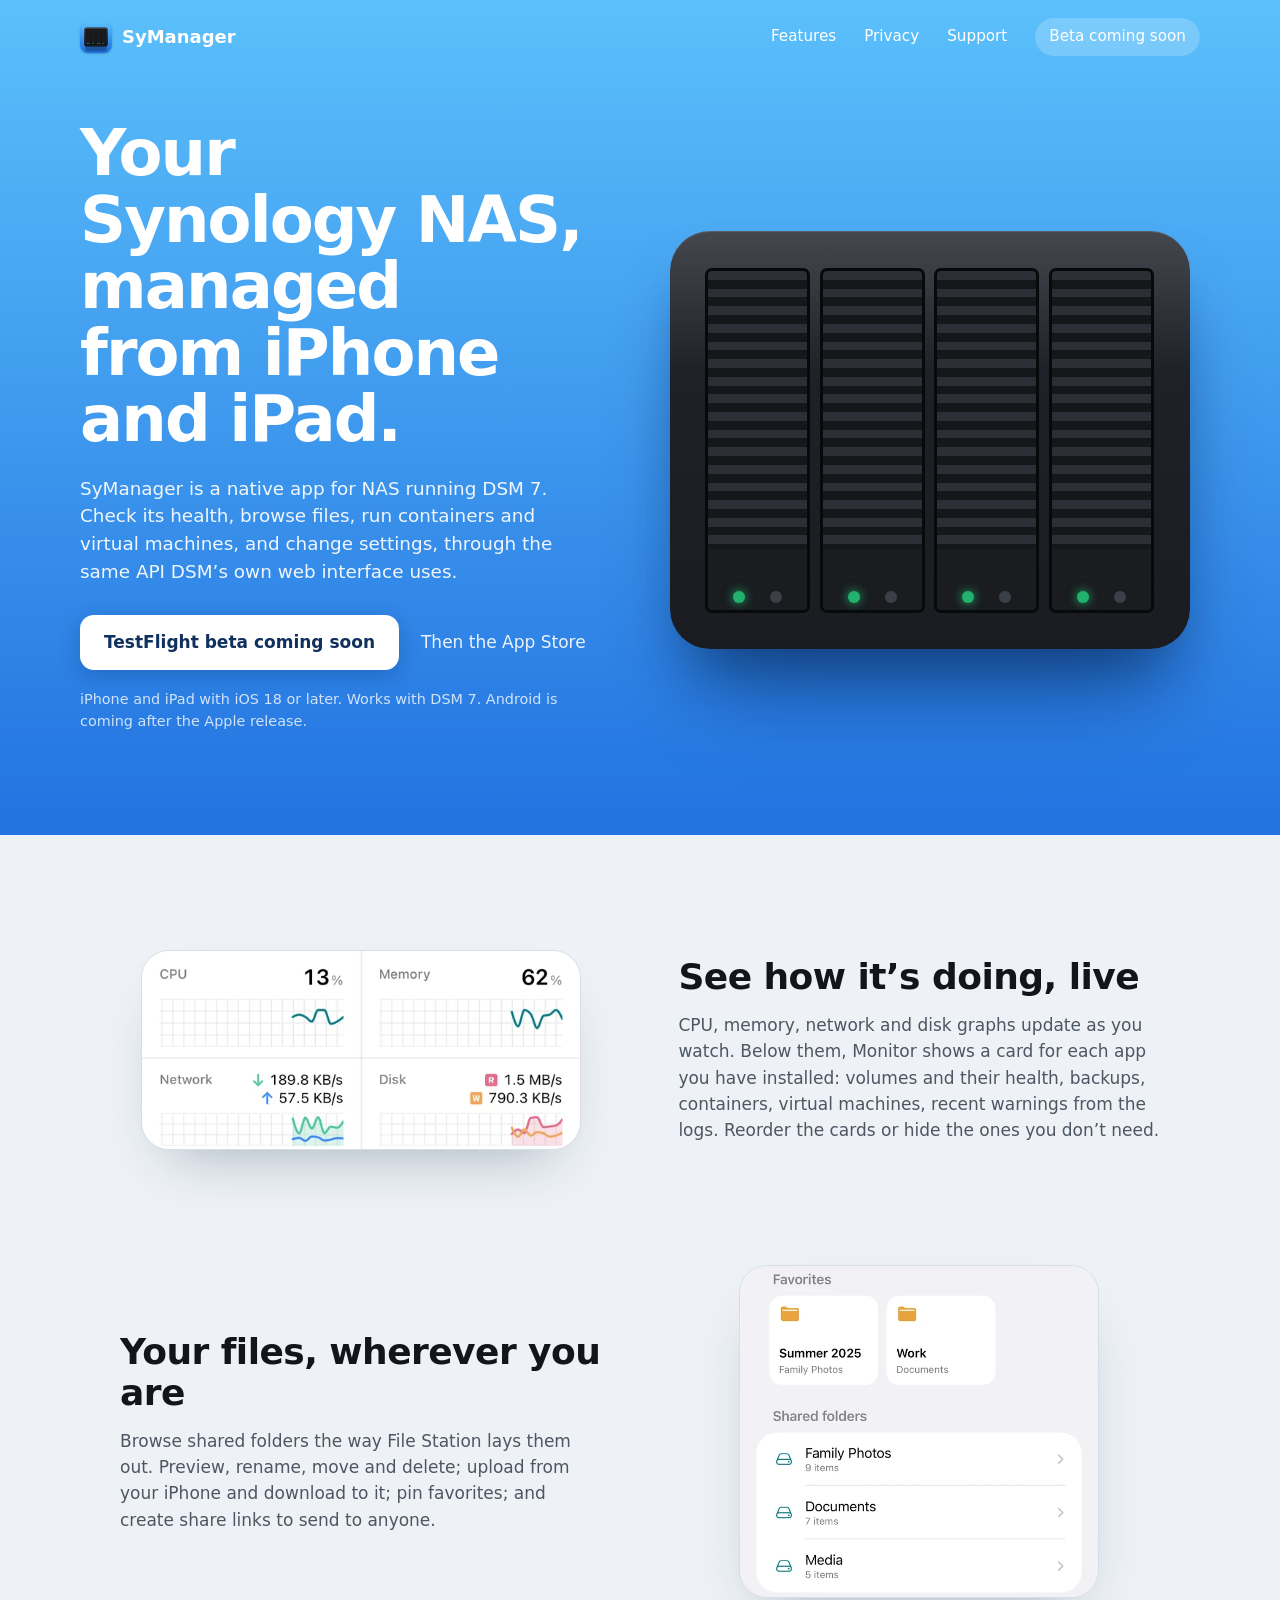
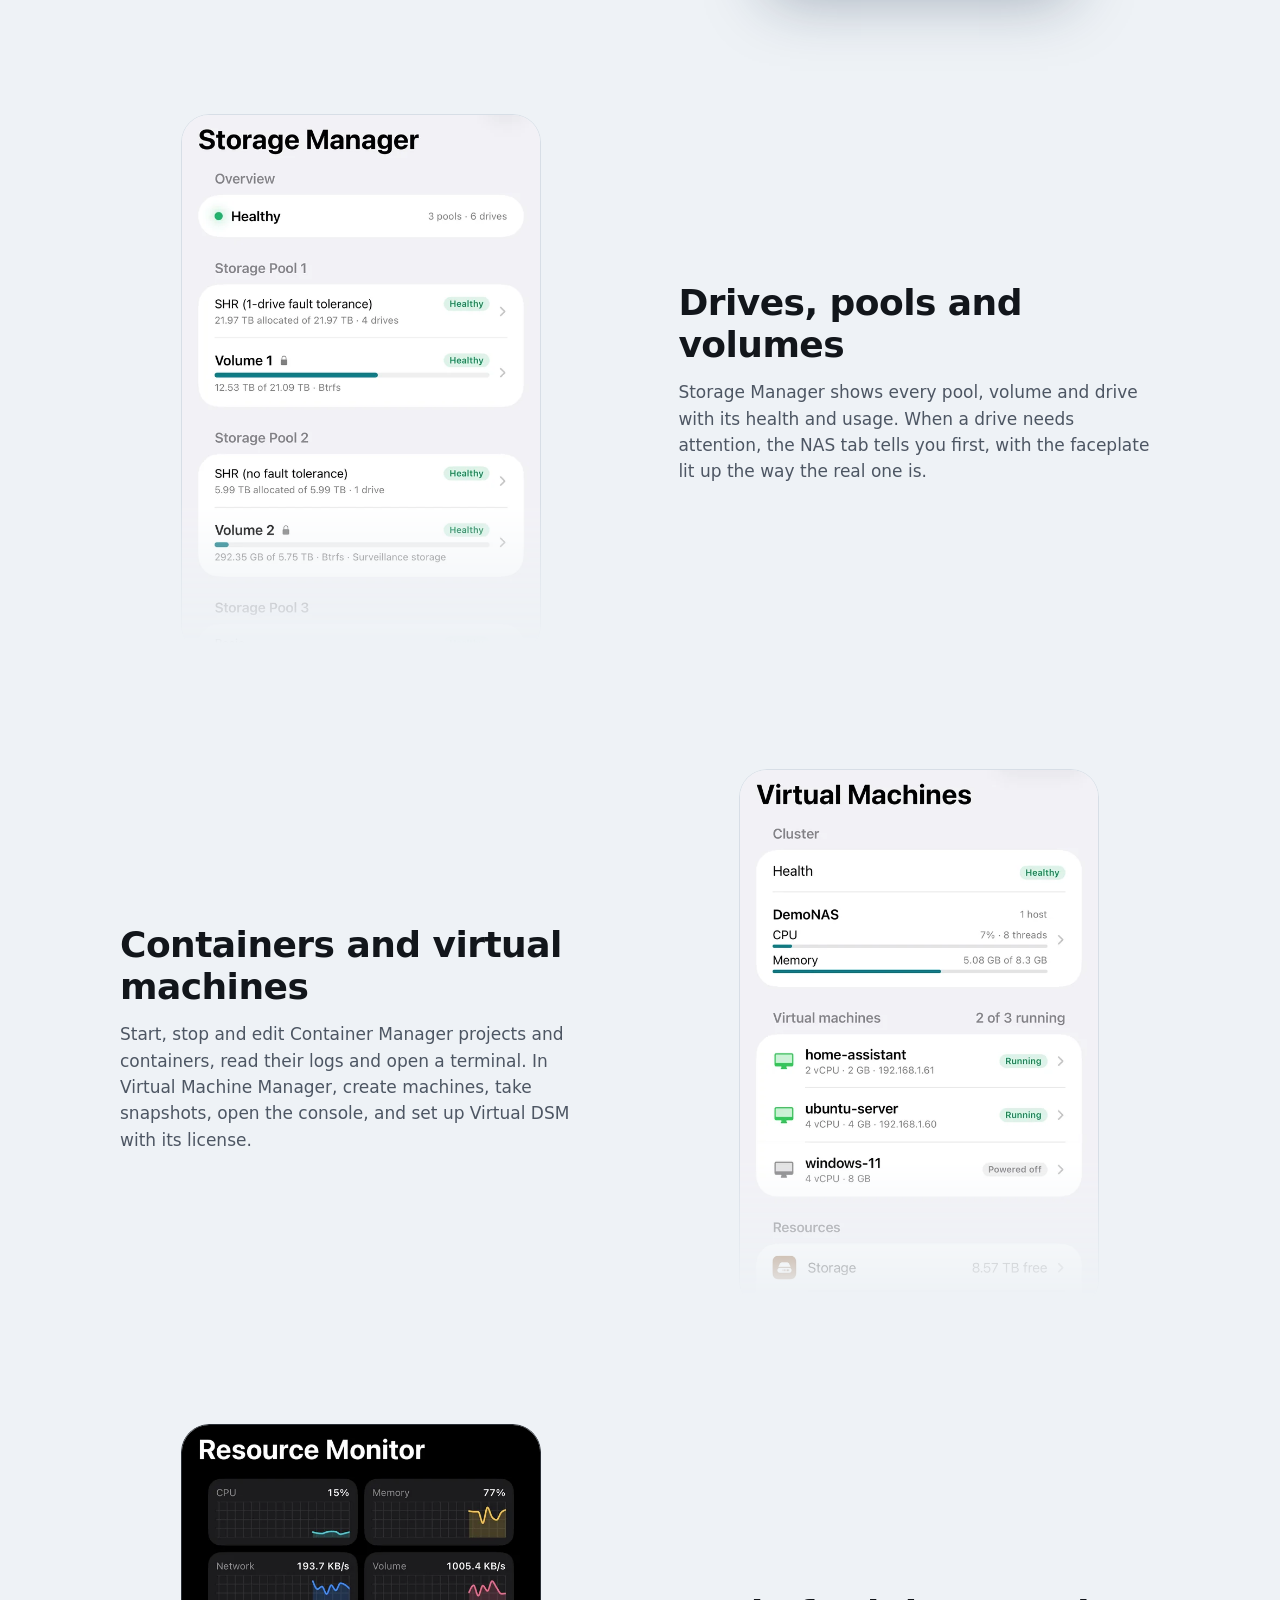
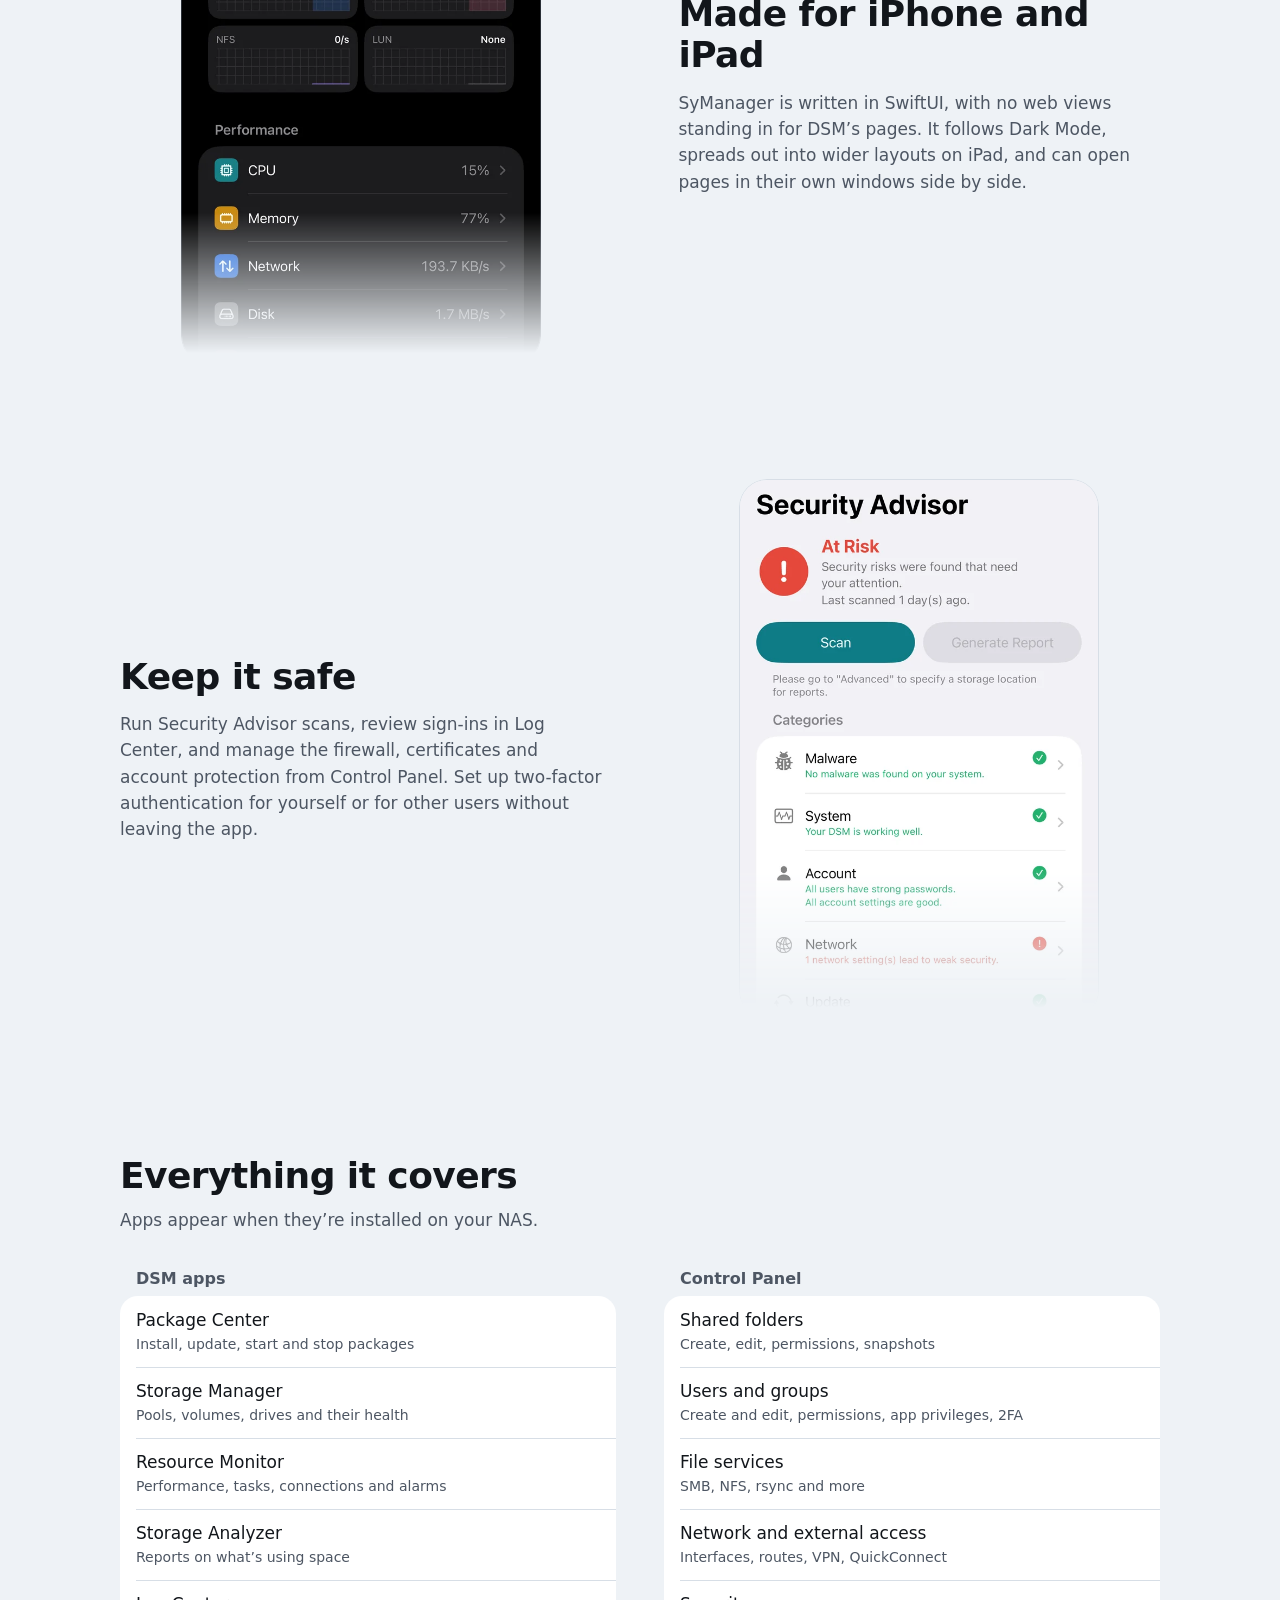
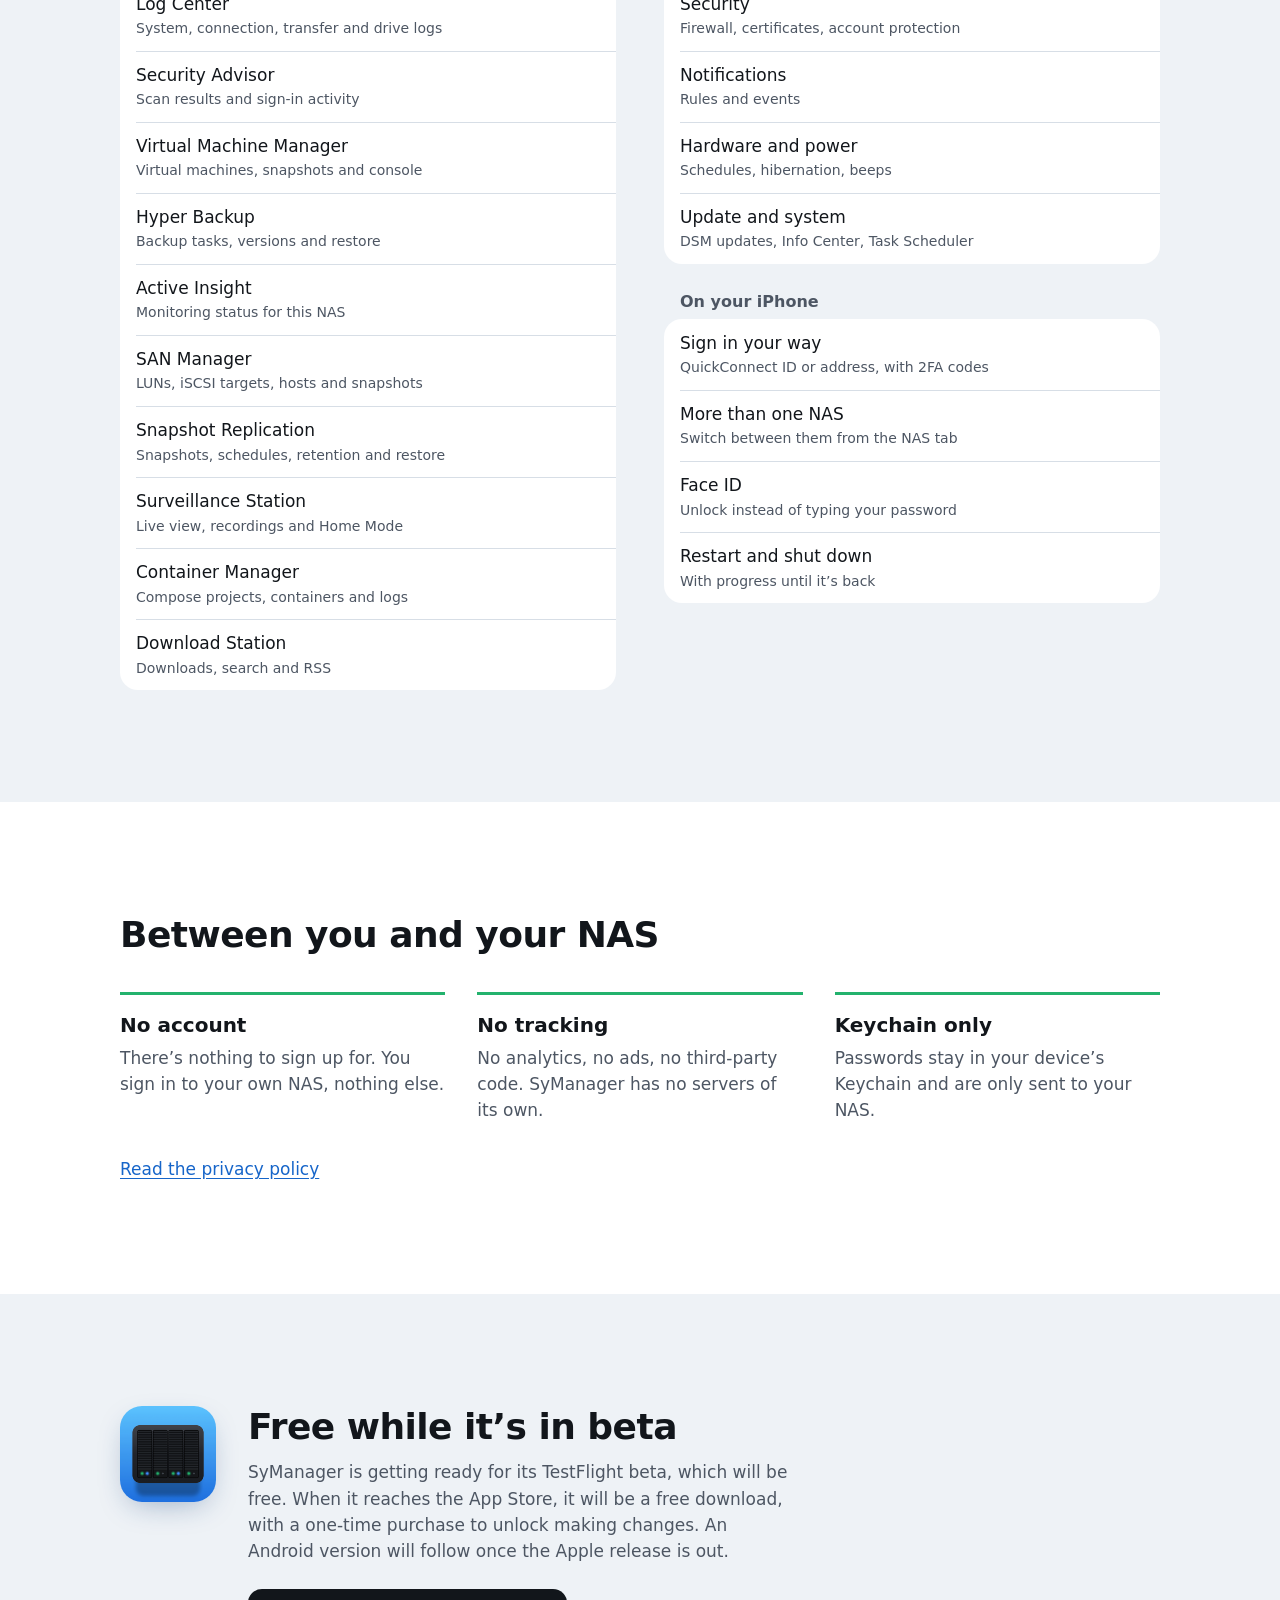
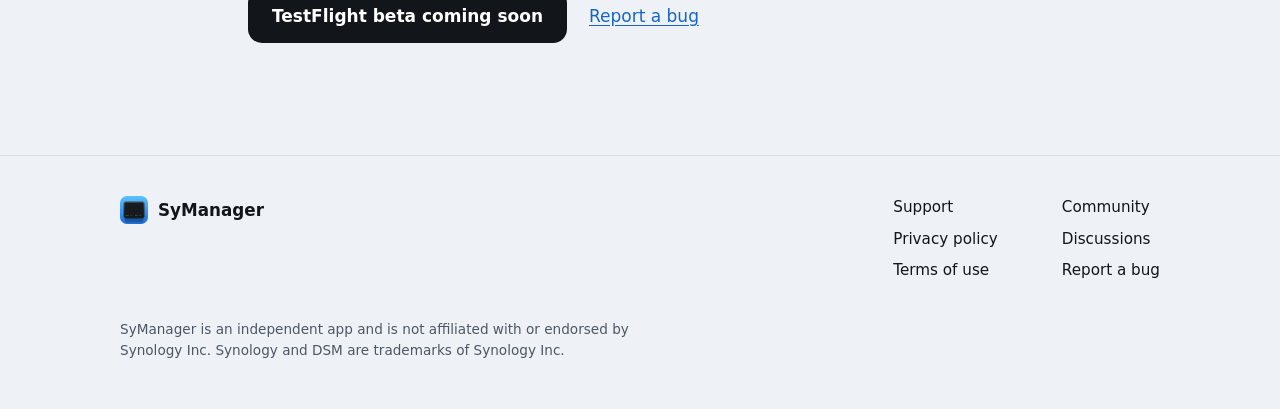
==== commit 77447199: "Android after the Apple release" ====
--- a/index.html
+++ b/index.html
@@ -37,7 +37,7 @@
         <span class="button is-soon">TestFlight beta coming soon</span>
         <span class="soon">Then the App Store</span>
       </div>
-      <p class="req">iPhone and iPad with iOS&nbsp;18 or later. Works with DSM&nbsp;7. Android is coming after the iPhone release.</p>
+      <p class="req">iPhone and iPad with iOS&nbsp;18 or later. Works with DSM&nbsp;7. Android is coming after the Apple release.</p>
     </div>
 
     <div class="faceplate" role="img" aria-label="A four-bay NAS faceplate with its drive lights on">
@@ -169,7 +169,7 @@
     <img src="img/icon-180.png" width="96" height="96" alt="SyManager app icon">
     <div>
       <h2>Free while it’s in beta</h2>
-      <p>SyManager is getting ready for its TestFlight beta, which will be free. When it reaches the App Store, it will be a free download, with a one-time purchase to unlock making changes. An Android version will follow once the iPhone and iPad release is out.</p>
+      <p>SyManager is getting ready for its TestFlight beta, which will be free. When it reaches the App Store, it will be a free download, with a one-time purchase to unlock making changes. An Android version will follow once the Apple release is out.</p>
       <div class="cta">
         <span class="button is-soon">TestFlight beta coming soon</span>
         <a class="quiet" href="https://github.com/symanager/community/issues/new?template=bug_report.yml">Report a bug</a>
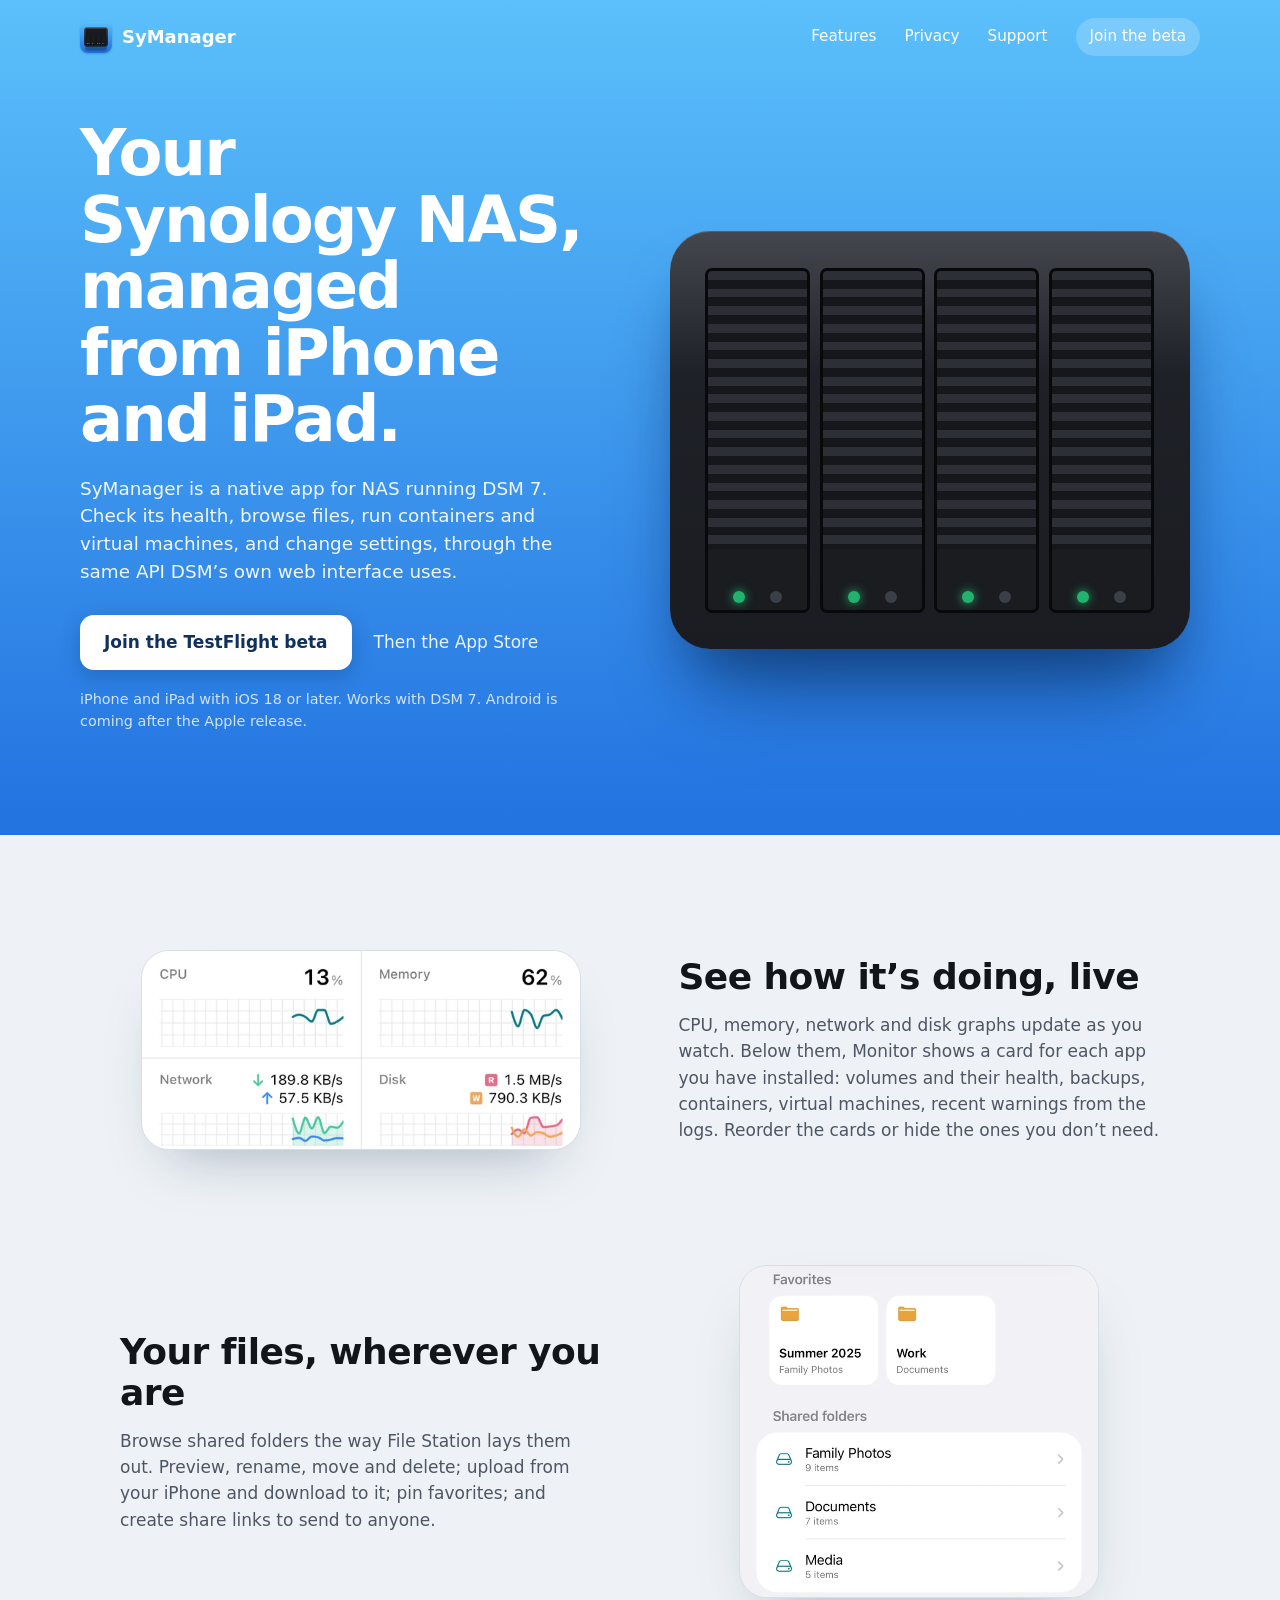
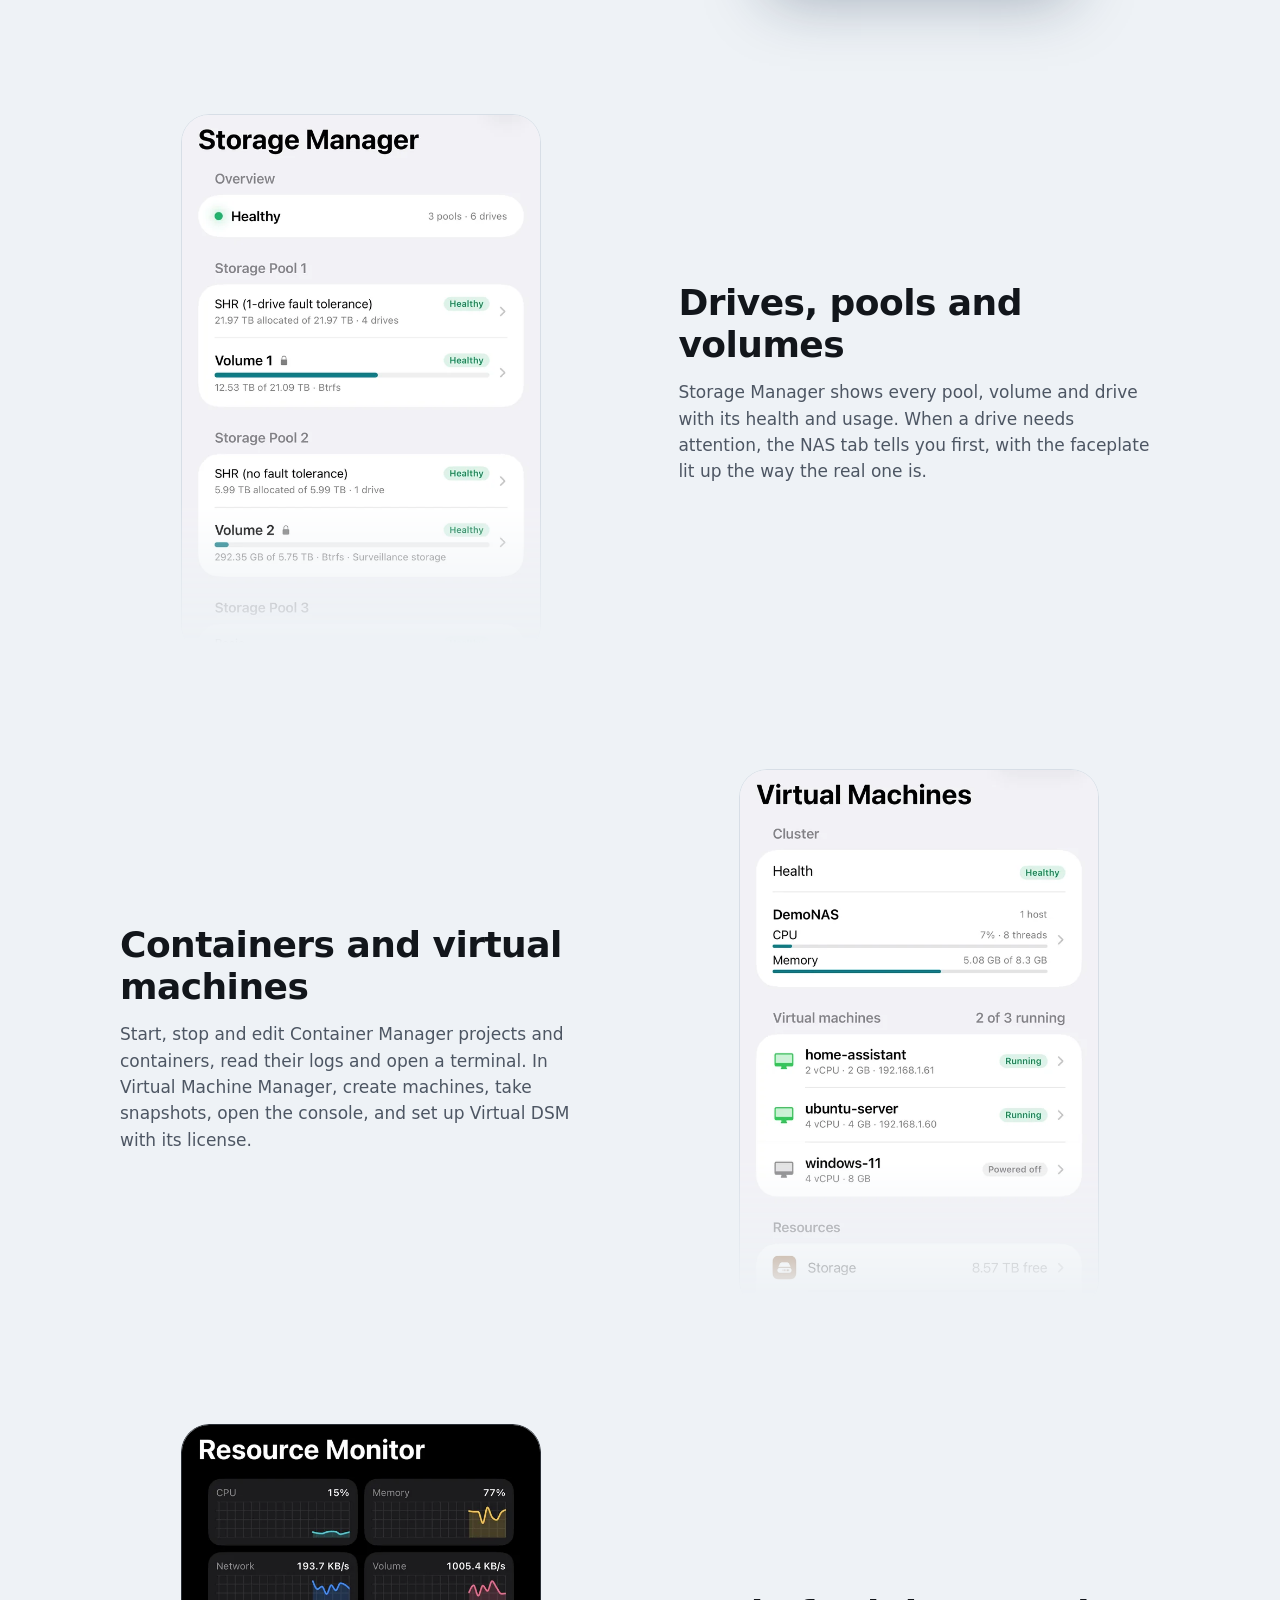
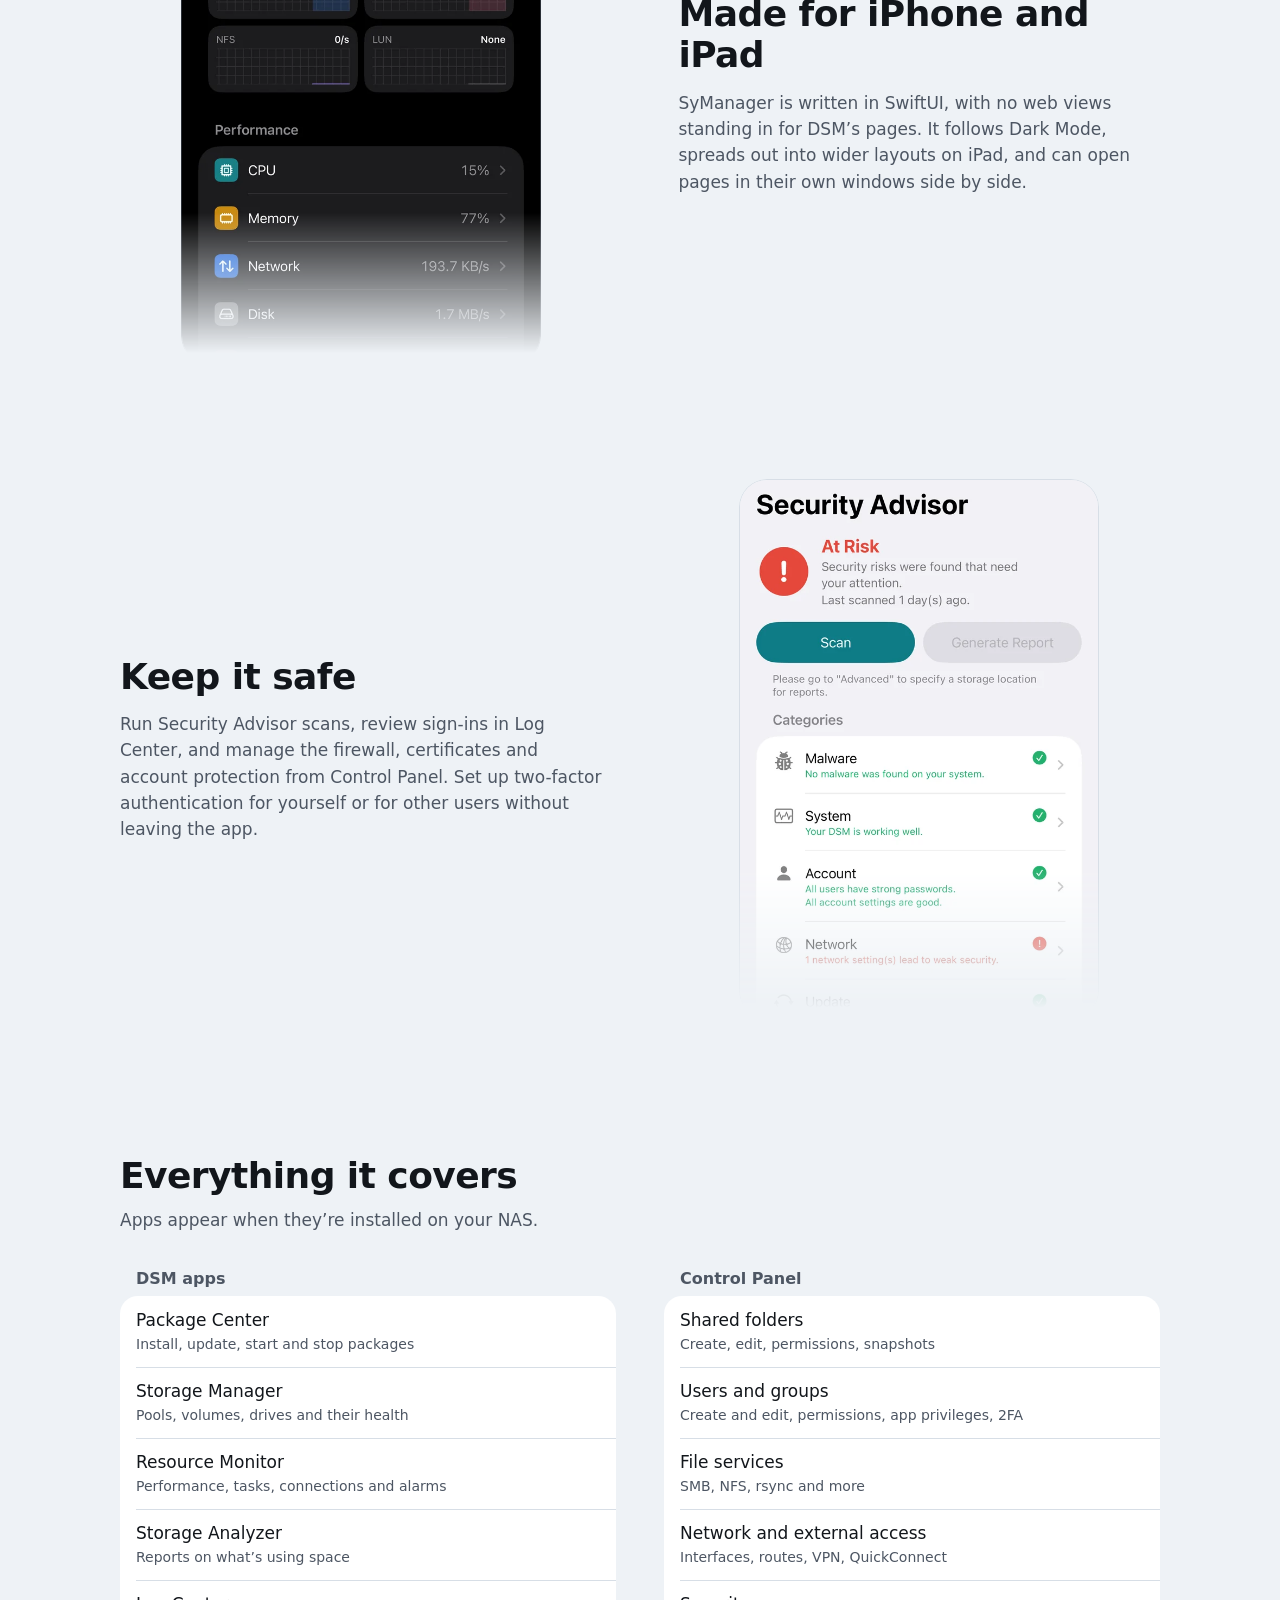
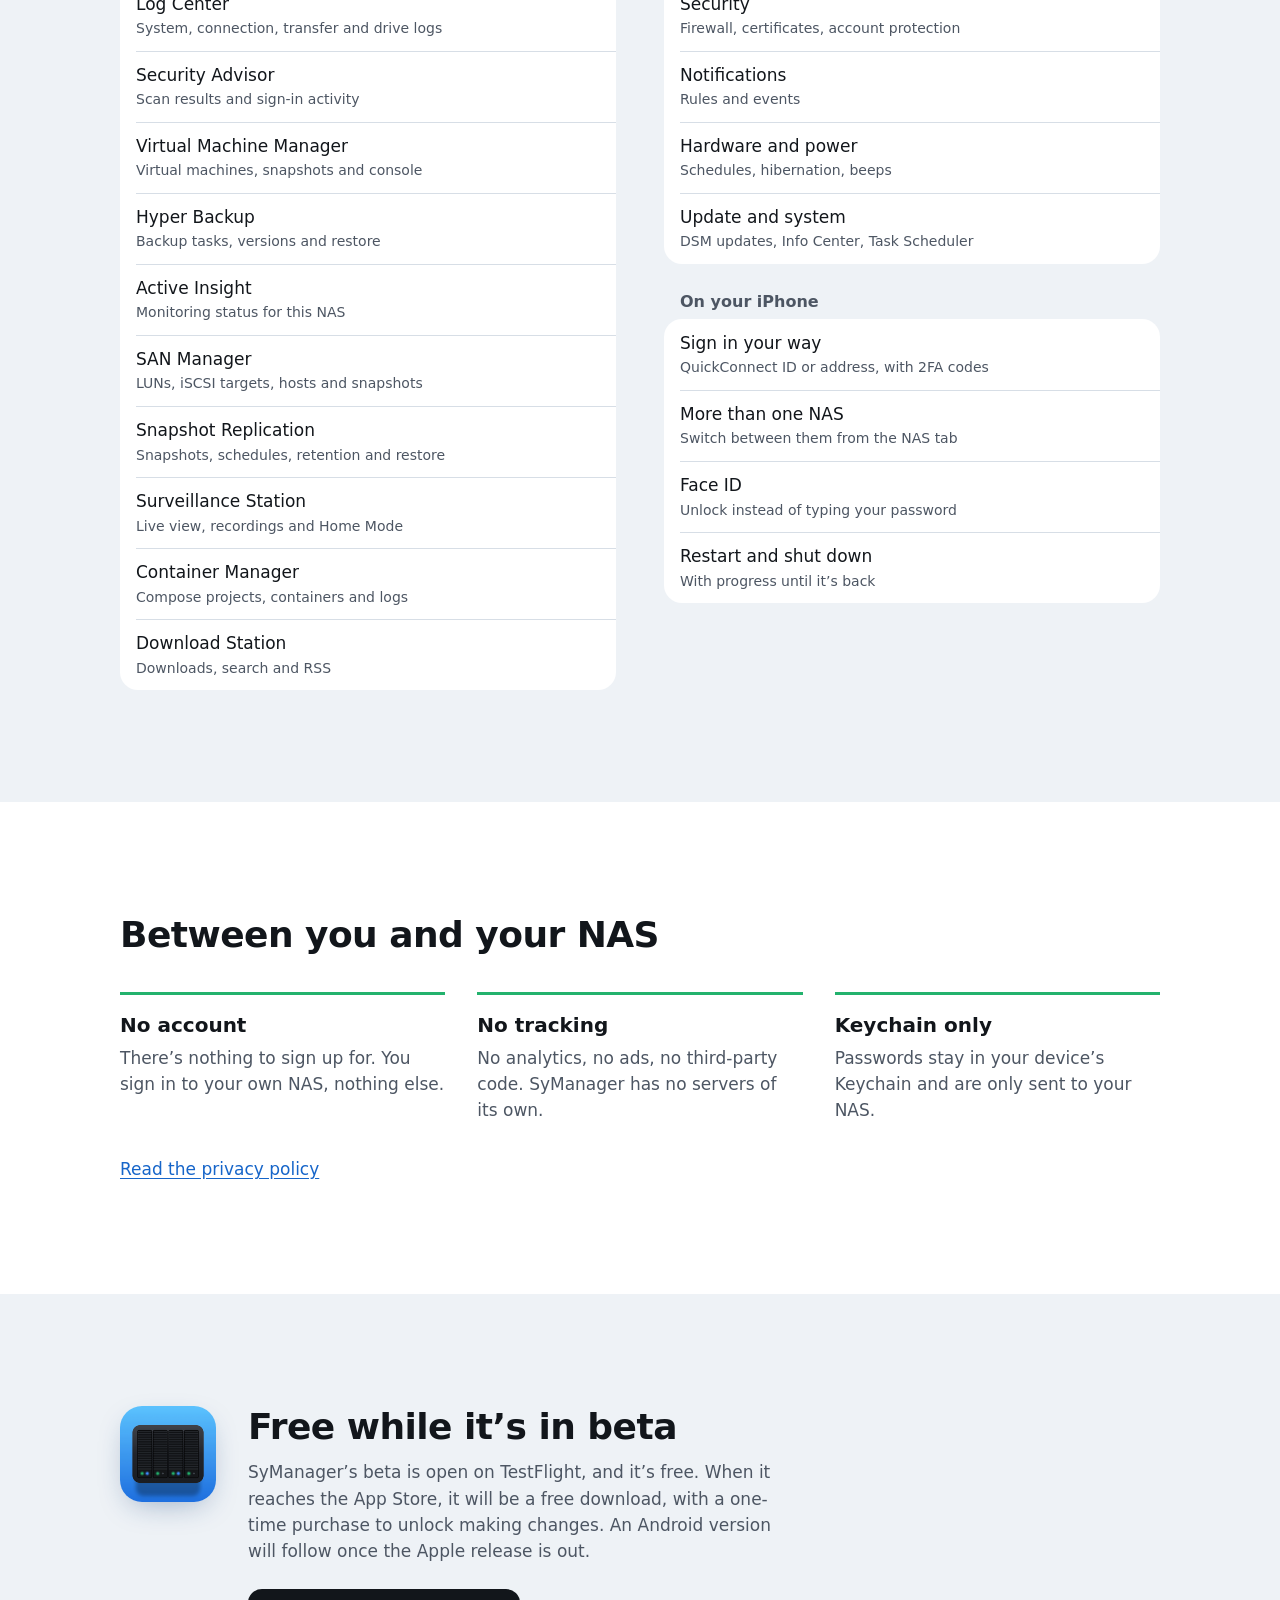
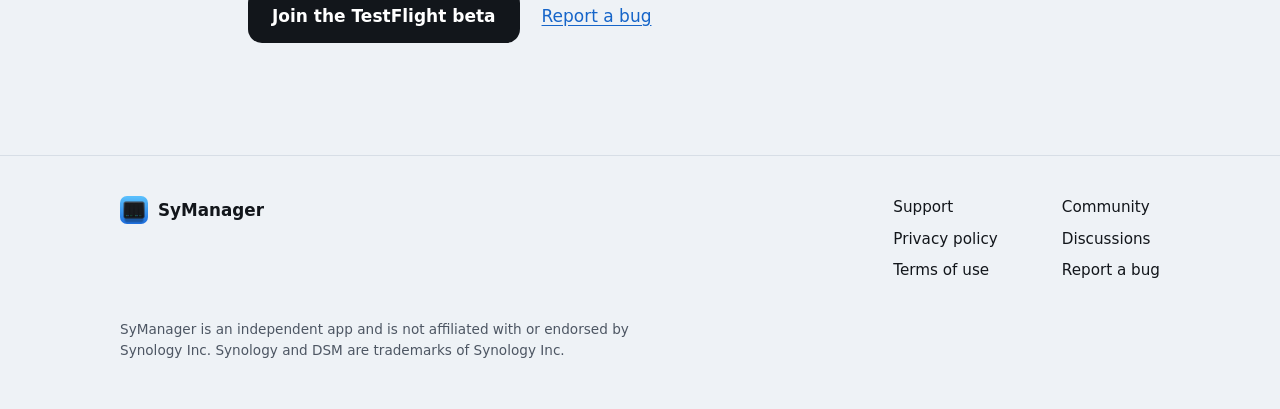
==== commit 86ba2b7f: "TestFlight beta is open: buttons link to the invite" ====
--- a/index.html
+++ b/index.html
@@ -22,7 +22,7 @@
     <a href="#features">Features</a>
     <a href="#privacy">Privacy</a>
     <a href="support.html">Support</a>
-    <a class="pill" href="#beta">Beta coming soon</a>
+    <a class="pill" href="https://testflight.apple.com/join/EPJYB8tS">Join the beta</a>
   </nav>
 </header>
 
@@ -34,7 +34,7 @@
       <h1>Your Synology&nbsp;NAS, managed from iPhone and&nbsp;iPad.</h1>
       <p class="lede">SyManager is a native app for NAS running DSM&nbsp;7. Check its health, browse files, run containers and virtual machines, and change settings, through the same API DSM’s own web interface uses.</p>
       <div class="cta">
-        <span class="button is-soon">TestFlight beta coming soon</span>
+        <a class="button" href="https://testflight.apple.com/join/EPJYB8tS">Join the TestFlight beta</a>
         <span class="soon">Then the App Store</span>
       </div>
       <p class="req">iPhone and iPad with iOS&nbsp;18 or later. Works with DSM&nbsp;7. Android is coming after the Apple release.</p>
@@ -169,9 +169,9 @@
     <img src="img/icon-180.png" width="96" height="96" alt="SyManager app icon">
     <div>
       <h2>Free while it’s in beta</h2>
-      <p>SyManager is getting ready for its TestFlight beta, which will be free. When it reaches the App Store, it will be a free download, with a one-time purchase to unlock making changes. An Android version will follow once the Apple release is out.</p>
+      <p>SyManager’s beta is open on TestFlight, and it’s free. When it reaches the App Store, it will be a free download, with a one-time purchase to unlock making changes. An Android version will follow once the Apple release is out.</p>
       <div class="cta">
-        <span class="button is-soon">TestFlight beta coming soon</span>
+        <a class="button" href="https://testflight.apple.com/join/EPJYB8tS">Join the TestFlight beta</a>
         <a class="quiet" href="https://github.com/symanager/community/issues/new?template=bug_report.yml">Report a bug</a>
       </div>
     </div>
